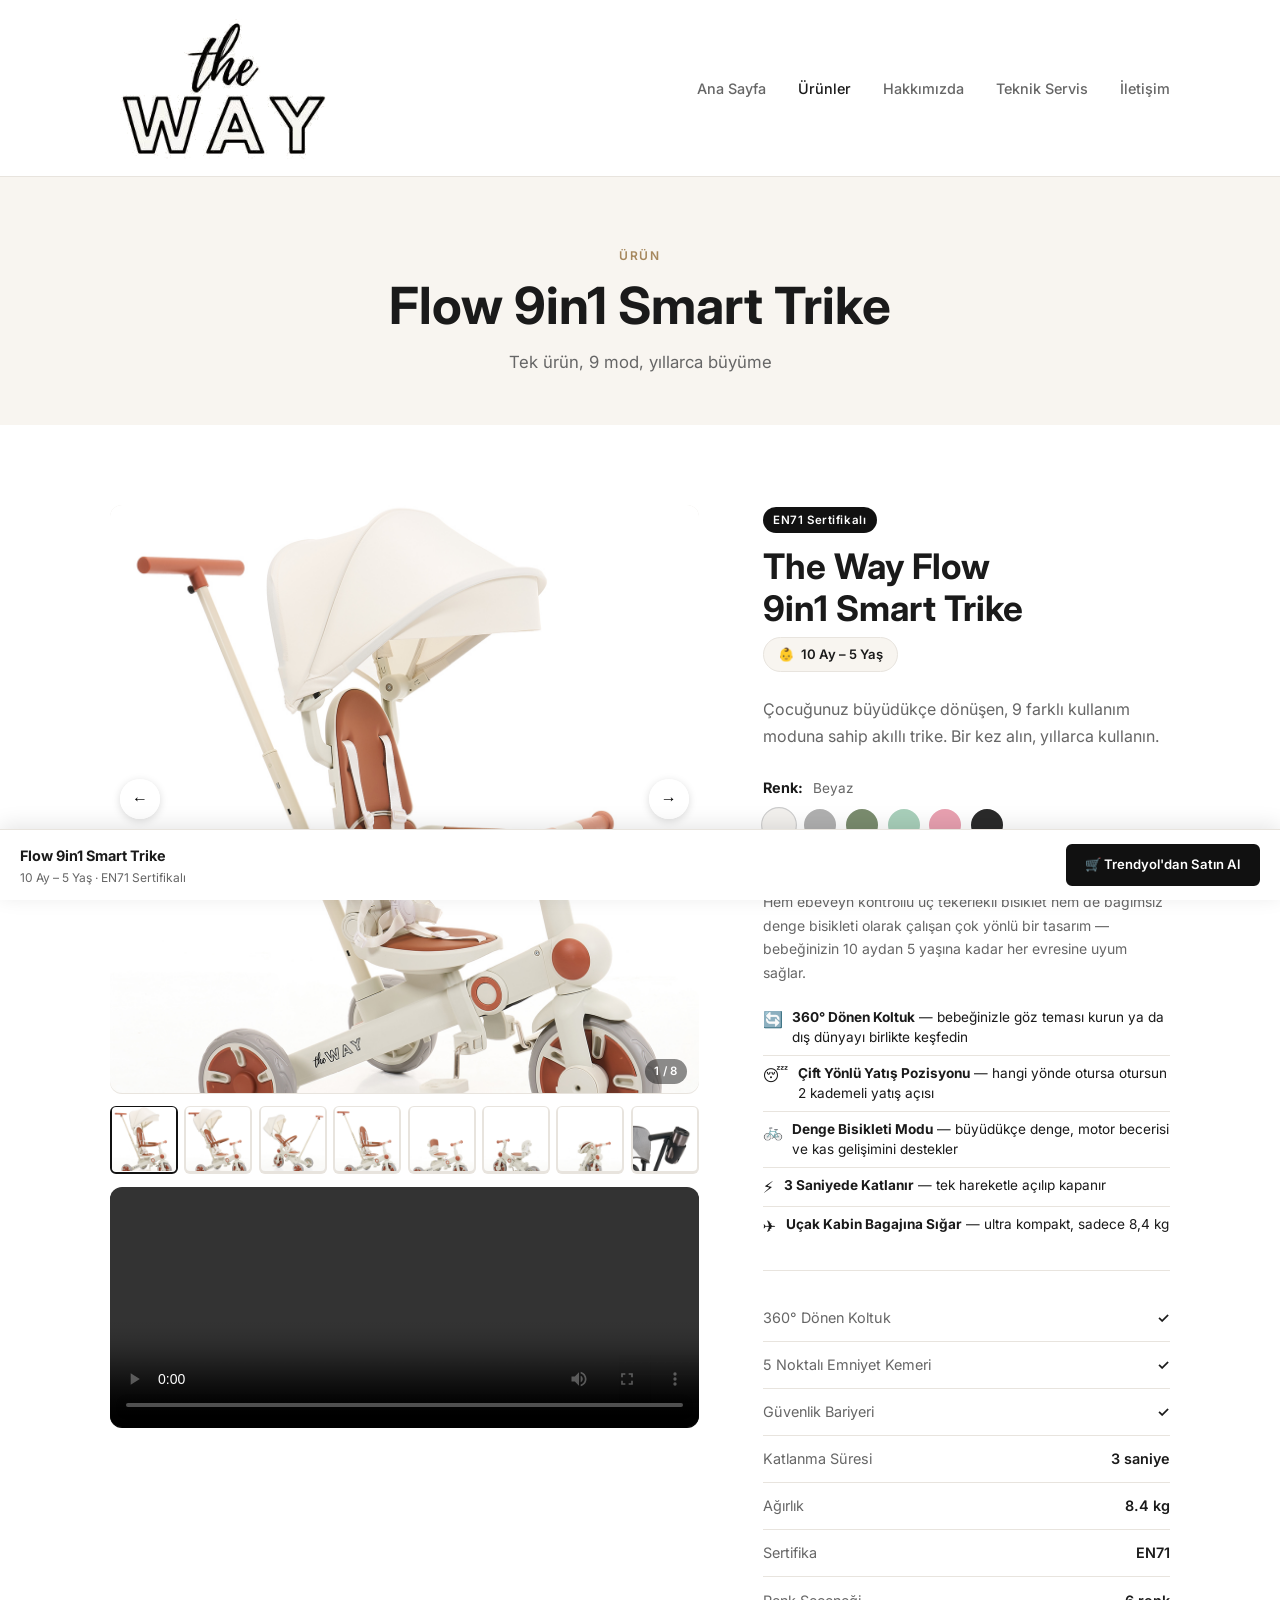
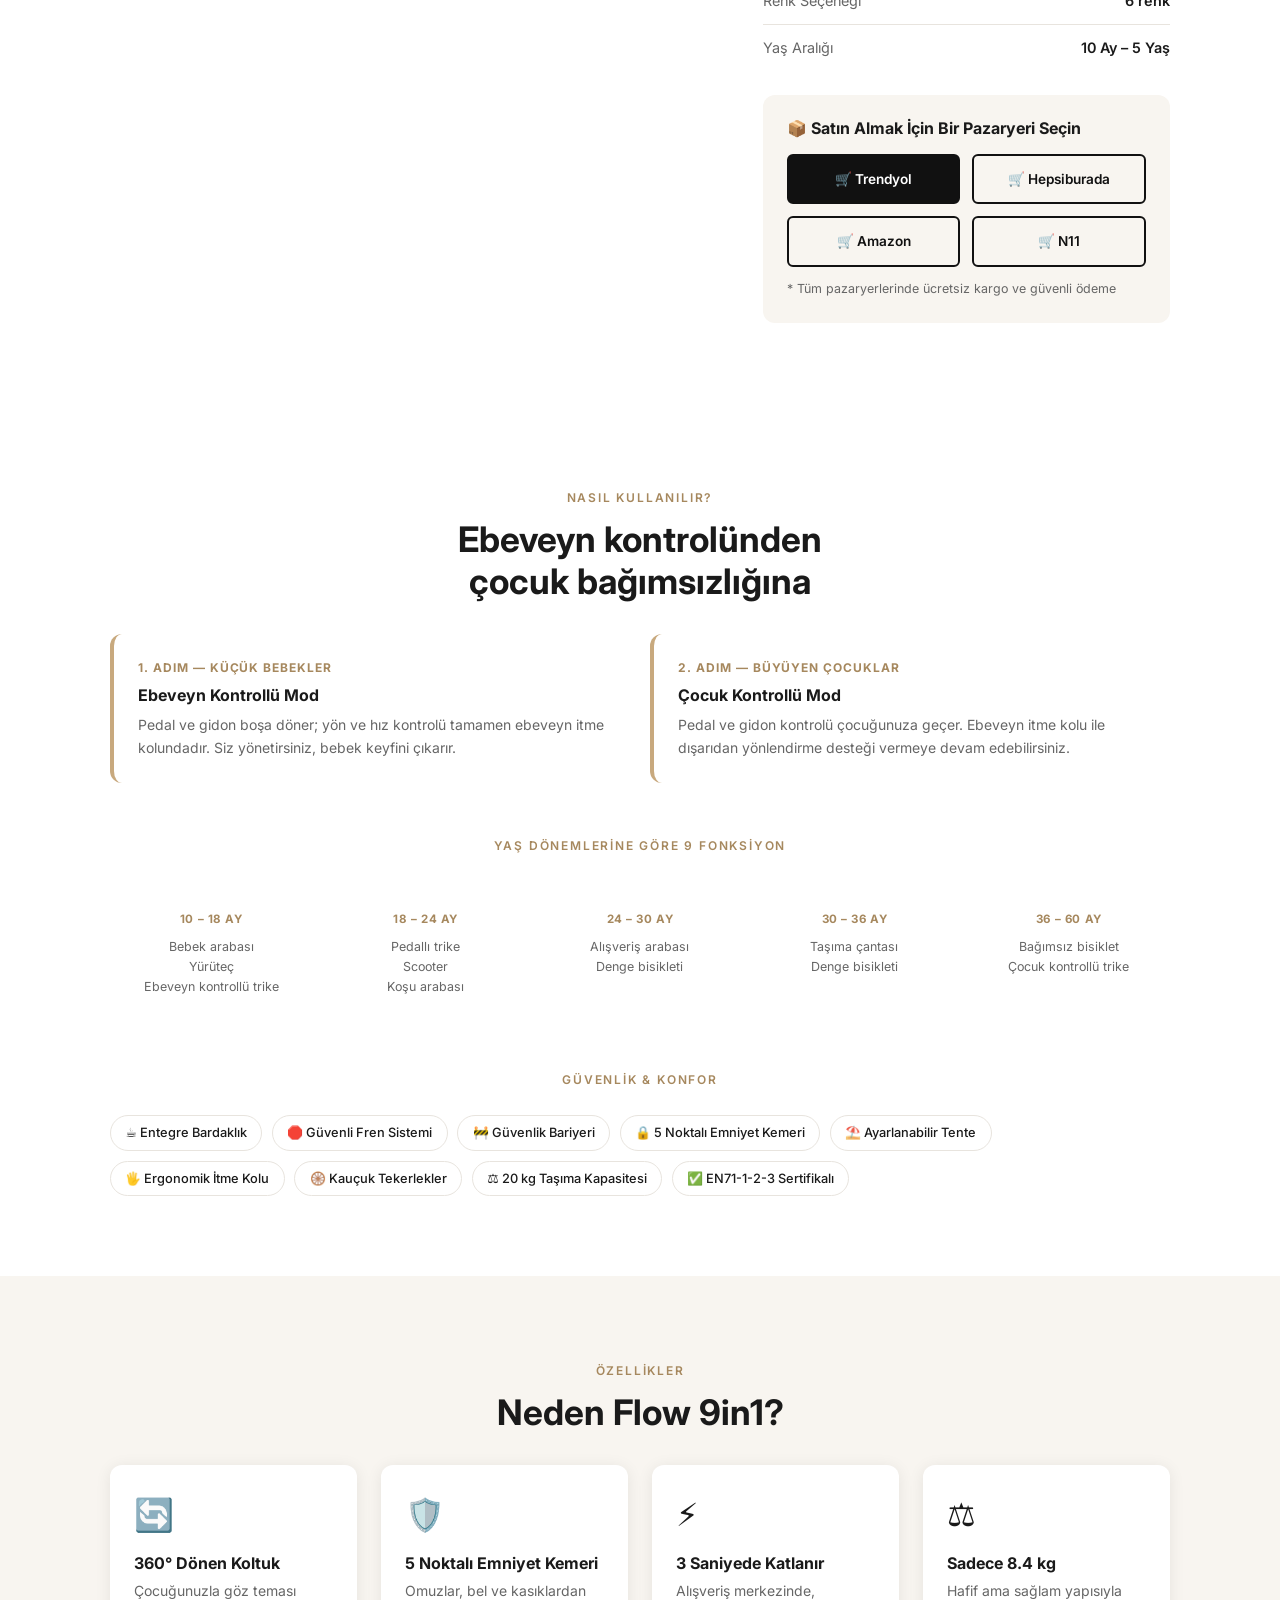
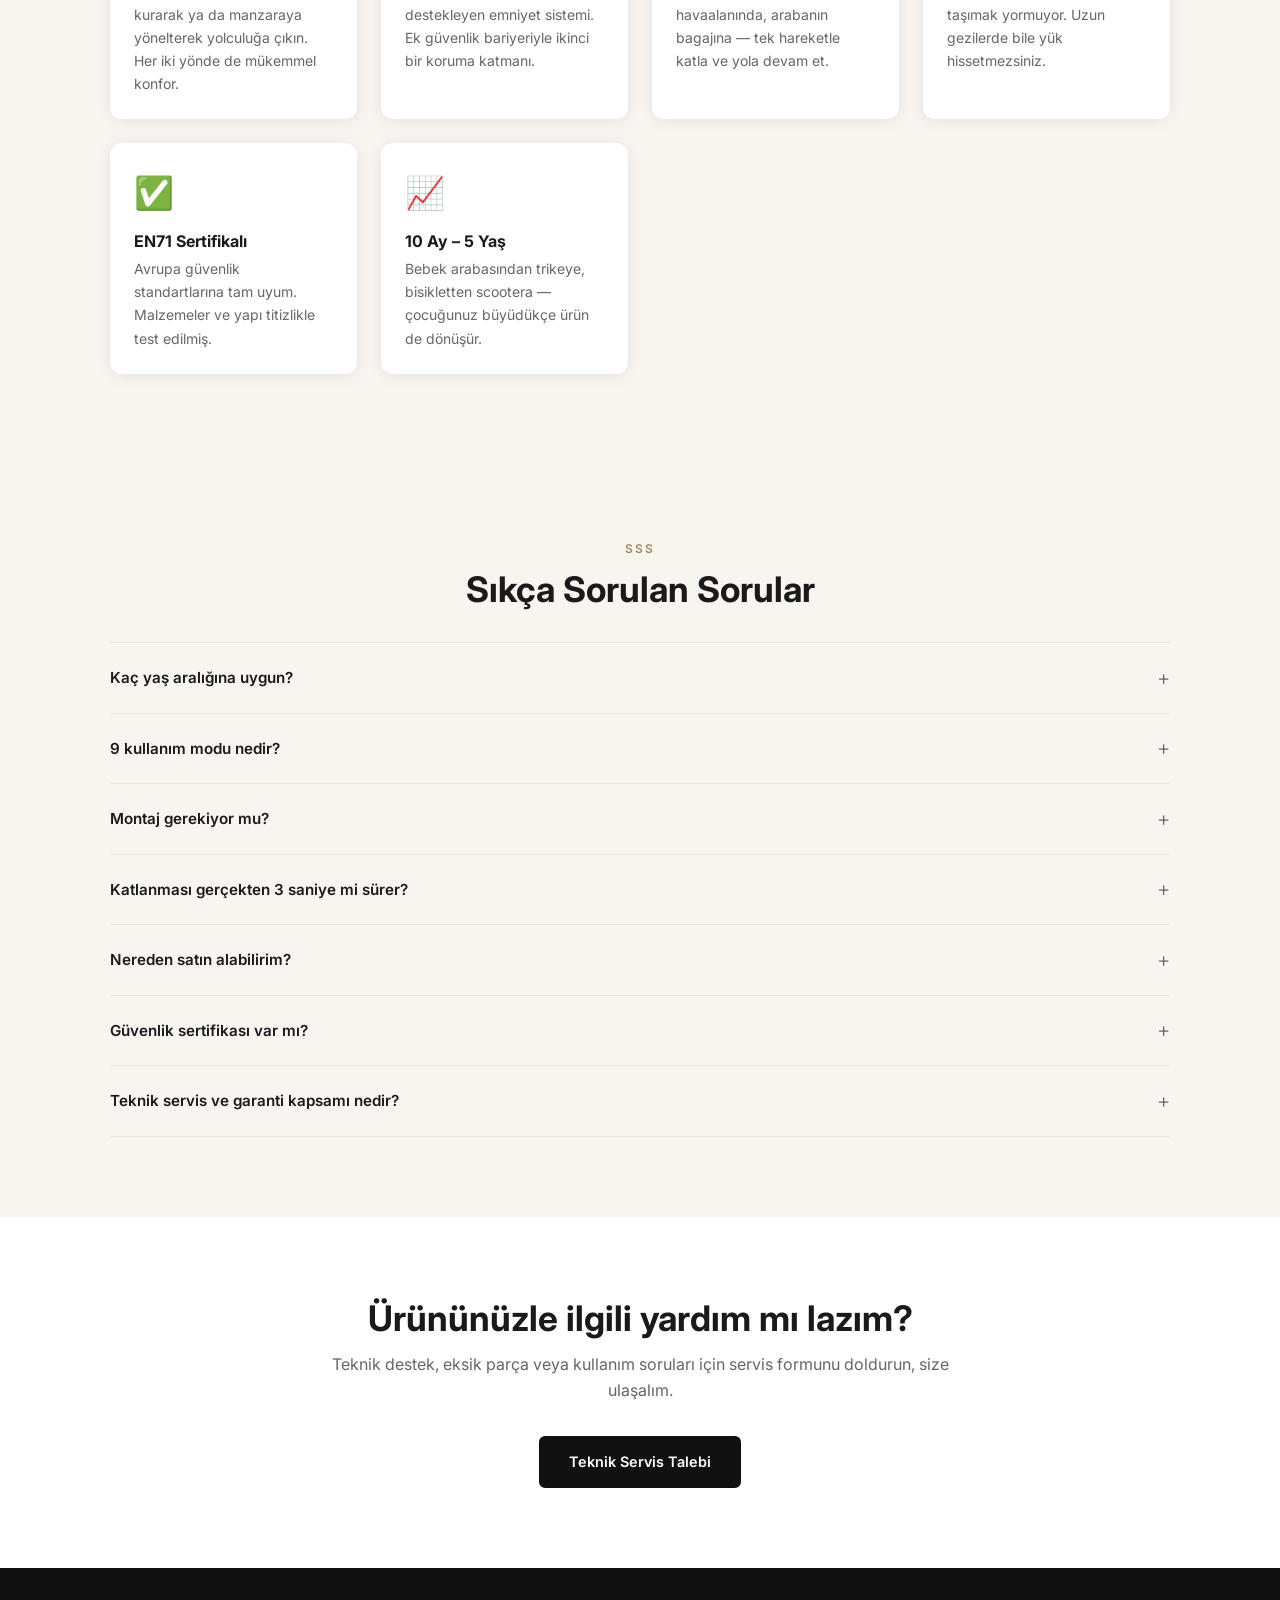
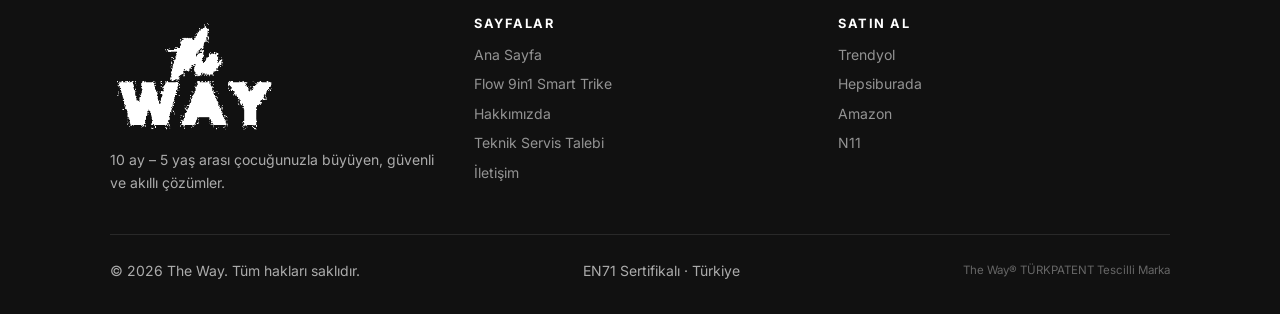
==== urun-flow-9in1.html @ cc8a59c5 "Add files via upload" ====
<!DOCTYPE html>
<html lang="tr">
<head>
  <meta charset="UTF-8" />
  <meta name="viewport" content="width=device-width, initial-scale=1.0" />
  <title>Flow 9in1 Smart Trike — The Way</title>
  <meta name="description" content="The Way Flow 9in1 Smart Trike: 9 farklı kullanım modu, 360° dönen koltuk, 3 saniyede katlanma. 10 ay – 5 yaş arası çocuğunuzla büyür. Trendyol, Hepsiburada, Amazon ve N11'de." />
  <link rel="preconnect" href="https://fonts.googleapis.com" />
  <link rel="preconnect" href="https://fonts.gstatic.com" crossorigin />
  <link href="https://fonts.googleapis.com/css2?family=Inter:wght@300;400;500;600;700;900&display=swap" rel="stylesheet" />
  <link rel="stylesheet" href="css/style.css" />

  <style>
    /* Ürün sayfasına özel stiller */
    .product-layout {
      display: grid;
      grid-template-columns: 1fr 1fr;
      gap: 4rem;
      align-items: start;
    }

    @media (max-width: 768px) {
      .product-layout { grid-template-columns: 1fr; gap: 2rem; }
    }

    .product-gallery {
      position: sticky;
      top: 5rem;
    }

    /* Eski galeri stilleri yerini yenisine bıraktı */
    .gallery-main-OLD {
      border-radius: var(--radius);
      overflow: hidden;
      aspect-ratio: 1;
      background: var(--warm-gray);
      margin-bottom: 0.75rem;
    }

    .gallery-thumbs {
      display: flex;
      gap: 0.5rem;
    }

    .gallery-thumb {
      flex: 1;
      aspect-ratio: 1;
      border-radius: var(--radius-sm);
      background: var(--warm-gray);
      border: 2px solid transparent;
      cursor: pointer;
      overflow: hidden;
      transition: border-color var(--transition);
    }

    .gallery-thumb.active { border-color: var(--black); }

    .product-info h1 {
      font-size: clamp(1.6rem, 3vw, 2.2rem);
      margin-bottom: 0.5rem;
    }

    .product-tagline {
      font-size: 1rem;
      color: var(--text-muted);
      margin-bottom: 1.5rem;
      line-height: 1.7;
    }

    .age-badge {
      display: inline-flex;
      align-items: center;
      gap: 0.4rem;
      background: var(--cream);
      border: 1.5px solid var(--warm-gray);
      border-radius: 999px;
      padding: 0.35rem 0.9rem;
      font-size: 0.82rem;
      font-weight: 600;
      margin-bottom: 1.5rem;
    }

    .divider {
      border: none;
      border-top: 1px solid var(--warm-gray);
      margin: 1.5rem 0;
    }

    .desc-highlights {
      list-style: none;
      margin-top: 0.9rem;
    }
    .desc-highlights li {
      display: flex;
      gap: 0.6rem;
      align-items: flex-start;
      font-size: 0.85rem;
      line-height: 1.5;
      padding: 0.45rem 0;
      border-bottom: 1px solid var(--warm-gray);
    }
    .desc-highlights li:last-child { border: none; }
    .desc-highlights li > span:first-child { flex-shrink: 0; font-size: 1rem; }

    .usage-steps {
      display: grid;
      grid-template-columns: 1fr 1fr;
      gap: 1.25rem;
      margin-top: 1.5rem;
    }
    @media (max-width: 640px) { .usage-steps { grid-template-columns: 1fr; } }
    .usage-step {
      background: var(--white);
      border-radius: var(--radius);
      padding: 1.5rem;
      border-left: 4px solid var(--accent);
    }
    .usage-step .step-num {
      font-size: 0.75rem;
      font-weight: 700;
      text-transform: uppercase;
      letter-spacing: 0.08em;
      color: var(--accent-dark);
      margin-bottom: 0.5rem;
    }
    .usage-step h4 { font-size: 1rem; margin-bottom: 0.5rem; }
    .usage-step p { font-size: 0.875rem; color: var(--text-muted); margin: 0; }

    .age-funcs {
      margin-top: 2rem;
      display: grid;
      grid-template-columns: repeat(5, 1fr);
      gap: 0.75rem;
      text-align: center;
    }
    @media (max-width: 768px) { .age-funcs { grid-template-columns: repeat(3, 1fr); } }
    @media (max-width: 480px) { .age-funcs { grid-template-columns: repeat(2, 1fr); } }
    .age-func {
      background: var(--white);
      border-radius: var(--radius);
      padding: 1.25rem 0.75rem;
    }
    .age-func .age-range {
      font-size: 0.72rem;
      font-weight: 700;
      text-transform: uppercase;
      letter-spacing: 0.05em;
      color: var(--accent-dark);
      margin-bottom: 0.5rem;
    }
    .age-func .func-list {
      font-size: 0.78rem;
      color: var(--text-muted);
      line-height: 1.6;
    }

    .safety-chips {
      display: flex;
      flex-wrap: wrap;
      gap: 0.6rem;
      margin-top: 1.5rem;
    }
    .safety-chip {
      background: var(--white);
      border: 1px solid var(--warm-gray);
      border-radius: 2rem;
      padding: 0.4rem 0.9rem;
      font-size: 0.8rem;
      font-weight: 500;
      display: flex;
      align-items: center;
      gap: 0.4rem;
    }

    .buy-section {
      background: var(--cream);
      border-radius: var(--radius);
      padding: 1.5rem;
      margin-top: 1.5rem;
    }

    .buy-section h3 {
      font-size: 1rem;
      margin-bottom: 1rem;
    }
/* --- Sticky satın al çubuğu --- */
    .sticky-buy-bar {
      position: fixed;
      bottom: 0; left: 0; right: 0;
      z-index: 200;
      background: var(--white);
      border-top: 1px solid var(--warm-gray);
      box-shadow: 0 -4px 20px rgba(0,0,0,0.10);
      padding: 0.75rem 1.25rem;
      display: flex;
      align-items: center;
      justify-content: space-between;
      gap: 1rem;
      transform: translateY(100%);
      transition: transform 0.3s cubic-bezier(.4,0,.2,1);
    }
    .sticky-buy-bar.visible { transform: translateY(0); }
    .sticky-buy-bar .sticky-name {
      font-weight: 700;
      font-size: 0.9rem;
      flex: 1;
      white-space: nowrap;
      overflow: hidden;
      text-overflow: ellipsis;
    }
    .sticky-buy-bar .sticky-sub {
      font-size: 0.75rem;
      color: var(--text-muted);
      display: block;
      font-weight: 400;
    }
    @media (max-width: 480px) {
      .sticky-buy-bar .sticky-name { font-size: 0.82rem; }
    }

    /* --- Timeline --- */
    .timeline {
      display: flex;
      align-items: flex-start;
      gap: 0;
      position: relative;
      overflow-x: auto;
      padding-bottom: 0.5rem;
    }
    .timeline::before {
      content: '';
      position: absolute;
      top: 28px;
      left: 32px;
      right: 32px;
      height: 2px;
      background: var(--warm-gray);
      z-index: 0;
    }
    .tl-item {
      flex: 1;
      min-width: 120px;
      display: flex;
      flex-direction: column;
      align-items: center;
      text-align: center;
      position: relative;
      z-index: 1;
      padding: 0 0.5rem;
    }
    .tl-dot {
      width: 56px;
      height: 56px;
      border-radius: 50%;
      background: var(--black);
      color: var(--white);
      display: flex;
      align-items: center;
      justify-content: center;
      font-size: 1.4rem;
      margin-bottom: 0.75rem;
      flex-shrink: 0;
      border: 3px solid var(--white);
      box-shadow: 0 0 0 2px var(--black);
    }
    .tl-age {
      font-weight: 800;
      font-size: 0.85rem;
      margin-bottom: 0.3rem;
    }
    .tl-modes {
      font-size: 0.75rem;
      color: var(--text-muted);
      line-height: 1.5;
    }

    /* --- Karşılaştırma tablosu --- */
    .compare-table {
      width: 100%;
      border-collapse: collapse;
      font-size: 0.9rem;
    }
    .compare-table th {
      padding: 0.85rem 1rem;
      text-align: left;
      font-size: 0.75rem;
      text-transform: uppercase;
      letter-spacing: 0.1em;
      background: var(--warm-gray);
    }
    .compare-table th:last-child {
      background: var(--black);
      color: var(--white);
      text-align: center;
      border-radius: 0 8px 0 0;
    }
    .compare-table th:first-child { border-radius: 8px 0 0 0; }
    .compare-table td {
      padding: 0.85rem 1rem;
      border-bottom: 1px solid var(--warm-gray);
      vertical-align: middle;
    }
    .compare-table td:last-child {
      text-align: center;
      font-weight: 700;
      background: rgba(0,0,0,0.03);
    }
    .compare-table .check { color: #27ae60; font-size: 1.1rem; }
    .compare-table .cross { color: #e74c3c; font-size: 1.1rem; }
    .compare-table tr.total-row td {
      background: var(--black);
      color: var(--white);
      font-weight: 700;
      border: none;
    }
    .compare-table tr.total-row td:last-child { background: var(--black); }

    /* --- SSS accordion --- */
    .faq-list { list-style: none; }
    .faq-item {
      border-bottom: 1px solid var(--warm-gray);
    }
    .faq-item:first-child { border-top: 1px solid var(--warm-gray); }
    .faq-item summary {
      padding: 1.1rem 0;
      font-weight: 600;
      font-size: 0.95rem;
      cursor: pointer;
      display: flex;
      justify-content: space-between;
      align-items: center;
      list-style: none;
      gap: 1rem;
    }
    .faq-item summary::-webkit-details-marker { display: none; }
    .faq-item summary::after {
      content: '+';
      font-size: 1.3rem;
      font-weight: 300;
      flex-shrink: 0;
      transition: transform 0.2s;
      color: var(--text-muted);
    }
    .faq-item[open] summary::after { transform: rotate(45deg); }
    .faq-item .faq-body {
      padding: 0 0 1.1rem;
      font-size: 0.875rem;
      color: var(--text-muted);
      line-height: 1.75;
    }

/* --- Galeri --- */
      .gallery-wrap {
        position: relative;
        border-radius: var(--radius);
        overflow: hidden;
        aspect-ratio: 1;
        background: var(--warm-gray);
        margin-bottom: 0.75rem;
        user-select: none;
      }

      .gallery-slides {
        display: flex;
        width: 100%;
        height: 100%;
        transition: transform 0.35s cubic-bezier(.4,0,.2,1);
      }

      .gallery-slide {
        min-width: 100%;
        height: 100%;
        flex-shrink: 0;
      }

      .gallery-slide img {
        width: 100%;
        height: 100%;
        object-fit: cover;
        display: block;
      }

      .gallery-arrow {
        position: absolute;
        top: 50%;
        transform: translateY(-50%);
        background: rgba(255,255,255,0.92);
        border: none;
        width: 40px;
        height: 40px;
        border-radius: 50%;
        cursor: pointer;
        display: flex;
        align-items: center;
        justify-content: center;
        font-size: 1rem;
        box-shadow: 0 2px 8px rgba(0,0,0,0.15);
        transition: background 0.2s, transform 0.2s;
        z-index: 2;
      }
      .gallery-arrow:hover { background: var(--white); transform: translateY(-50%) scale(1.08); }
      .gallery-arrow.prev { left: 10px; }
      .gallery-arrow.next { right: 10px; }

      .gallery-counter {
        position: absolute;
        bottom: 10px;
        right: 12px;
        background: rgba(0,0,0,0.45);
        color: #fff;
        font-size: 0.72rem;
        font-weight: 600;
        padding: 0.2rem 0.55rem;
        border-radius: 999px;
        letter-spacing: 0.04em;
        pointer-events: none;
      }

      .gallery-thumbs {
        display: flex;
        gap: 0.4rem;
        overflow-x: auto;
        scrollbar-width: none;
        padding-bottom: 2px;
      }
      .gallery-thumbs::-webkit-scrollbar { display: none; }

      .gallery-thumb {
        flex-shrink: 0;
        width: 68px;
        height: 68px;
        border-radius: var(--radius-sm);
        background: var(--warm-gray);
        border: 2px solid transparent;
        cursor: pointer;
        overflow: hidden;
        transition: border-color 0.18s;
      }
      .gallery-thumb.active { border-color: var(--black); }
      .gallery-thumb img { width: 100%; height: 100%; object-fit: cover; display: block; }
  </style>

  <!-- Schema.org: Product -->
  <script type="application/ld+json">
  {
    "@context": "https://schema.org",
    "@type": "Product",
    "name": "The Way Flow 9in1 Smart Trike",
    "description": "9 farklı kullanım modu, 360° dönen koltuk, 5 noktalı emniyet kemeri ve 3 saniyede katlanma özelliğiyle 10 ay – 5 yaş arası çocuğunuza uyum sağlayan akıllı bebek trikeı.",
    "brand": { "@type": "Brand", "name": "The Way" },
    "offers": {
      "@type": "AggregateOffer",
      "availability": "https://schema.org/InStock",
      "priceCurrency": "TRY",
      "offerCount": "4"
    },
    "additionalProperty": [
      { "@type": "PropertyValue", "name": "Ağırlık", "value": "8.4 kg" },
      { "@type": "PropertyValue", "name": "Sertifika", "value": "EN71" },
      { "@type": "PropertyValue", "name": "Yaş Aralığı", "value": "10 ay – 5 yaş" }
    ]
  }
  </script>
</head>
<body>

  <div id="site-header"></div>

  <!-- Sticky Satın Al Çubuğu -->
  <div class="sticky-buy-bar" id="sticky-buy-bar">
    <div>
      <span class="sticky-name">Flow 9in1 Smart Trike</span>
      <span class="sticky-sub">10 Ay – 5 Yaş · EN71 Sertifikalı</span>
    </div>
    <a href="https://www.trendyol.com/magaza/theway-m-818336?channelId=1&subPathStrategy=no-subpath"
       target="_blank" rel="noopener"
       class="btn btn--primary btn--sm" style="white-space:nowrap">
      🛒 Trendyol'dan Satın Al
    </a>
  </div>

  <!-- Sayfa başlığı -->
  <div class="page-hero">
    <div class="container">
      <span class="section-label">Ürün</span>
      <h1 style="margin-top:0.5rem">Flow 9in1 Smart Trike</h1>
      <p>Tek ürün, 9 mod, yıllarca büyüme</p>
    </div>
  </div>

  <!-- Ana ürün bölümü -->
  <section class="section">
    <div class="container">
      <div class="product-layout">

        <!-- Galeri -->
        <div class="product-gallery">
          <!-- Ana slayt alanı -->
          <div class="gallery-wrap" id="gallery-wrap">
            <div class="gallery-slides" id="gallery-slides"></div>
            <button class="gallery-arrow prev" id="gallery-prev" aria-label="Önceki görsel">&#8592;</button>
            <button class="gallery-arrow next" id="gallery-next" aria-label="Sonraki görsel">&#8594;</button>
            <div class="gallery-counter" id="gallery-counter">1 / 8</div>
          </div>

          <!-- Thumbnail şeridi -->
          <div class="gallery-thumbs" id="gallery-thumbs"></div>

          <!-- Video -->
          <div style="margin-top:0.75rem; border-radius:var(--radius); overflow:hidden; background:#000;">
            <video controls preload="metadata" style="width:100%; display:block; max-height:240px; object-fit:cover;">
              <source src="images/video.mp4" type="video/mp4" />
              Tarayıcınız video oynatmayı desteklemiyor.
            </video>
          </div>
        </div>

        <!-- Bilgiler -->
        <div class="product-info">
          <span class="badge badge--black">EN71 Sertifikalı</span>

          <h1 style="margin-top:0.75rem">The Way Flow<br/>9in1 Smart Trike</h1>

          <div class="age-badge">
            <span>👶</span> 10 Ay – 5 Yaş
          </div>

          <p class="product-tagline">
            Çocuğunuz büyüdükçe dönüşen, 9 farklı kullanım moduna sahip akıllı trike.
            Bir kez alın, yıllarca kullanın.
          </p>

          <!-- Renk Seçici -->
          <div>
            <strong style="font-size:0.9rem">Renk:</strong>
            <span id="color-name" style="font-size:0.85rem; color:var(--text-muted); margin-left:0.4rem">Beyaz</span>
            <div class="color-swatches mt-1">
              <button class="color-swatch active" style="background:#F2F0ED; border:1.5px solid #ccc;" title="Beyaz" data-color="Beyaz" data-folder="beyaz" aria-label="Beyaz"></button>
              <button class="color-swatch" style="background:#B0B0B0;" title="Gri" data-color="Gri" data-folder="gri" aria-label="Gri"></button>
              <button class="color-swatch" style="background:#7A8C6E;" title="Haki" data-color="Haki" data-folder="haki" aria-label="Haki"></button>
              <button class="color-swatch" style="background:#A8CFBA;" title="Mint" data-color="Mint" data-folder="mint" aria-label="Mint"></button>
              <button class="color-swatch" style="background:#E8A0B0;" title="Pembe" data-color="Pembe" data-folder="pembe" aria-label="Pembe"></button>
              <button class="color-swatch" style="background:#2A2A2A;" title="Siyah" data-color="Siyah" data-folder="siyah" aria-label="Siyah"></button>
            </div>
          </div>

          <hr class="divider" />

          <!-- Ürün Açıklaması -->
          <div>
            <p style="font-size:0.875rem; line-height:1.7; color:var(--text-muted)">
              Hem ebeveyn kontrollü üç tekerlekli bisiklet hem de bağımsız denge bisikleti
              olarak çalışan çok yönlü bir tasarım — bebeğinizin 10 aydan 5 yaşına kadar
              her evresine uyum sağlar.
            </p>
            <ul class="desc-highlights">
              <li>
                <span>🔄</span>
                <span><strong>360° Dönen Koltuk</strong> — bebeğinizle göz teması kurun ya da dış dünyayı birlikte keşfedin</span>
              </li>
              <li>
                <span>😴</span>
                <span><strong>Çift Yönlü Yatış Pozisyonu</strong> — hangi yönde otursa otursun 2 kademeli yatış açısı</span>
              </li>
              <li>
                <span>🚲</span>
                <span><strong>Denge Bisikleti Modu</strong> — büyüdükçe denge, motor becerisi ve kas gelişimini destekler</span>
              </li>
              <li>
                <span>⚡</span>
                <span><strong>3 Saniyede Katlanır</strong> — tek hareketle açılıp kapanır</span>
              </li>
              <li>
                <span>✈️</span>
                <span><strong>Uçak Kabin Bagajına Sığar</strong> — ultra kompakt, sadece 8,4 kg</span>
              </li>
            </ul>
          </div>

          <hr class="divider" />

          <!-- Özellikler özeti -->
          <ul class="specs-list">
            <li><span class="spec-label">360° Dönen Koltuk</span><span class="spec-value">✓</span></li>
            <li><span class="spec-label">5 Noktalı Emniyet Kemeri</span><span class="spec-value">✓</span></li>
            <li><span class="spec-label">Güvenlik Bariyeri</span><span class="spec-value">✓</span></li>
            <li><span class="spec-label">Katlanma Süresi</span><span class="spec-value">3 saniye</span></li>
            <li><span class="spec-label">Ağırlık</span><span class="spec-value">8.4 kg</span></li>
            <li><span class="spec-label">Sertifika</span><span class="spec-value">EN71</span></li>
            <li><span class="spec-label">Renk Seçeneği</span><span class="spec-value">6 renk</span></li>
            <li><span class="spec-label">Yaş Aralığı</span><span class="spec-value">10 Ay – 5 Yaş</span></li>
          </ul>

          <!-- Satın Al -->
          <div class="buy-section">
            <h3>📦 Satın Almak İçin Bir Pazaryeri Seçin</h3>
            <div class="marketplace-btns">
              <a href="https://www.trendyol.com/magaza/theway-m-818336?channelId=1&subPathStrategy=no-subpath" target="_blank" rel="noopener" class="btn btn--primary">
                🛒 Trendyol
              </a>
              <a href="https://www.hepsiburada.com/magaza/theway" target="_blank" rel="noopener" class="btn btn--outline">
                🛒 Hepsiburada
              </a>
              <a href="#" target="_blank" rel="noopener" class="btn btn--outline">
                🛒 Amazon
              </a>
              <a href="https://www.n11.com/magaza/the-way" target="_blank" rel="noopener" class="btn btn--outline">
                🛒 N11
              </a>
            </div>
            <p class="form-note" style="margin-top:0.75rem">
              * Tüm pazaryerlerinde ücretsiz kargo ve güvenli ödeme
            </p>
          </div>
        </div>
      </div>
    </div>
  </section>

  <!-- Kullanım Adımları & Yaş Dönemleri & Güvenlik -->
  <section class="section">
    <div class="container">
      <div class="text-center mb-4">
        <span class="section-label">Nasıl Kullanılır?</span>
        <h2 style="margin-top:0.5rem">Ebeveyn kontrolünden<br/>çocuk bağımsızlığına</h2>
      </div>

      <div class="usage-steps">
        <div class="usage-step">
          <div class="step-num">1. Adım — Küçük Bebekler</div>
          <h4>Ebeveyn Kontrollü Mod</h4>
          <p>Pedal ve gidon boşa döner; yön ve hız kontrolü tamamen ebeveyn itme kolundadır. Siz yönetirsiniz, bebek keyfini çıkarır.</p>
        </div>
        <div class="usage-step">
          <div class="step-num">2. Adım — Büyüyen Çocuklar</div>
          <h4>Çocuk Kontrollü Mod</h4>
          <p>Pedal ve gidon kontrolü çocuğunuza geçer. Ebeveyn itme kolu ile dışarıdan yönlendirme desteği vermeye devam edebilirsiniz.</p>
        </div>
      </div>

      <div class="text-center" style="margin-top:3rem; margin-bottom:1rem">
        <span class="section-label">Yaş Dönemlerine Göre 9 Fonksiyon</span>
      </div>

      <div class="age-funcs">
        <div class="age-func">
          <div class="age-range">10 – 18 Ay</div>
          <div class="func-list">Bebek arabası<br/>Yürüteç<br/>Ebeveyn kontrollü trike</div>
        </div>
        <div class="age-func">
          <div class="age-range">18 – 24 Ay</div>
          <div class="func-list">Pedallı trike<br/>Scooter<br/>Koşu arabası</div>
        </div>
        <div class="age-func">
          <div class="age-range">24 – 30 Ay</div>
          <div class="func-list">Alışveriş arabası<br/>Denge bisikleti</div>
        </div>
        <div class="age-func">
          <div class="age-range">30 – 36 Ay</div>
          <div class="func-list">Taşıma çantası<br/>Denge bisikleti</div>
        </div>
        <div class="age-func">
          <div class="age-range">36 – 60 Ay</div>
          <div class="func-list">Bağımsız bisiklet<br/>Çocuk kontrollü trike</div>
        </div>
      </div>

      <div class="text-center" style="margin-top:3rem; margin-bottom:0.5rem">
        <span class="section-label">Güvenlik & Konfor</span>
      </div>
      <div class="safety-chips">
        <span class="safety-chip">☕ Entegre Bardaklık</span>
        <span class="safety-chip">🛑 Güvenli Fren Sistemi</span>
        <span class="safety-chip">🚧 Güvenlik Bariyeri</span>
        <span class="safety-chip">🔒 5 Noktalı Emniyet Kemeri</span>
        <span class="safety-chip">⛱️ Ayarlanabilir Tente</span>
        <span class="safety-chip">🖐️ Ergonomik İtme Kolu</span>
        <span class="safety-chip">🛞 Kauçuk Tekerlekler</span>
        <span class="safety-chip">⚖️ 20 kg Taşıma Kapasitesi</span>
        <span class="safety-chip">✅ EN71-1-2-3 Sertifikalı</span>
      </div>
    </div>
  </section>

  <!-- Detaylı özellikler -->
  <section class="section section--cream">
    <div class="container">
      <div class="text-center mb-4">
        <span class="section-label">Özellikler</span>
        <h2 style="margin-top:0.5rem">Neden Flow 9in1?</h2>
      </div>
      <div class="features-grid">
        <div class="feature-item">
          <span class="feature-icon">🔄</span>
          <h3>360° Dönen Koltuk</h3>
          <p>Çocuğunuzla göz teması kurarak ya da manzaraya yönelterek yolculuğa çıkın. Her iki yönde de mükemmel konfor.</p>
        </div>
        <div class="feature-item">
          <span class="feature-icon">🛡️</span>
          <h3>5 Noktalı Emniyet Kemeri</h3>
          <p>Omuzlar, bel ve kasıklardan destekleyen emniyet sistemi. Ek güvenlik bariyeriyle ikinci bir koruma katmanı.</p>
        </div>
        <div class="feature-item">
          <span class="feature-icon">⚡</span>
          <h3>3 Saniyede Katlanır</h3>
          <p>Alışveriş merkezinde, havaalanında, arabanın bagajına — tek hareketle katla ve yola devam et.</p>
        </div>
        <div class="feature-item">
          <span class="feature-icon">⚖️</span>
          <h3>Sadece 8.4 kg</h3>
          <p>Hafif ama sağlam yapısıyla taşımak yormuyor. Uzun gezilerde bile yük hissetmezsiniz.</p>
        </div>
        <div class="feature-item">
          <span class="feature-icon">✅</span>
          <h3>EN71 Sertifikalı</h3>
          <p>Avrupa güvenlik standartlarına tam uyum. Malzemeler ve yapı titizlikle test edilmiş.</p>
        </div>
        <div class="feature-item">
          <span class="feature-icon">📈</span>
          <h3>10 Ay – 5 Yaş</h3>
          <p>Bebek arabasından trikeye, bisikletten scootera — çocuğunuz büyüdükçe ürün de dönüşür.</p>
        </div>
      </div>
    </div>
  </section>

  <!-- Servis çağrısı -->
  <!-- SSS -->
  <section class="section section--cream">
    <div class="container">
      <div class="text-center mb-4">
        <span class="section-label">SSS</span>
        <h2 style="margin-top:0.5rem">Sıkça Sorulan Sorular</h2>
      </div>
      <ul class="faq-list">

        <details class="faq-item">
          <summary>Kaç yaş aralığına uygun?</summary>
          <div class="faq-body">
            Flow 9in1 Smart Trike, <strong>10 ay – 5 yaş</strong> (yaklaşık 20 kg'a kadar) arasındaki çocuklar için tasarlanmıştır.
            Her yaş döneminde farklı modlarla çocuğunuzun büyüme hızına uyum sağlar.
          </div>
        </details>

        <details class="faq-item">
          <summary>9 kullanım modu nedir?</summary>
          <div class="faq-body">
            Ürün bebeğinizin yaşına göre şu modlarda kullanılabilir: bebek arabası, yürüteç, ebeveyn kontrollü trike,
            pedallı trike, scooter ve denge bisikleti.
            Ayrıntılı kullanım adımları yukarıdaki "Nasıl Kullanılır?" bölümünde açıklanmıştır.
          </div>
        </details>

        <details class="faq-item">
          <summary>Montaj gerekiyor mu?</summary>
          <div class="faq-body">
            Kutunun içinden bisiklet ana gövdesi, sırtlık, tente ve itme kolu çıkar.
            Bu dört parçayı birleştirdiğinizde ürün kullanıma hazır hâle gelir.
            Kurulum süresi yaklaşık <strong>3 dakika</strong>dır — ekstra alet gerekmez.
          </div>
        </details>

        <details class="faq-item">
          <summary>Katlanması gerçekten 3 saniye mi sürer?</summary>
          <div class="faq-body">
            Evet. Katlama mekanizması tek hareketle çalışır; kilitleme sesini duyduktan sonra ürün hazır hâle gelir.
            Açma ve kapama toplamda ortalama <strong>3 saniye</strong> sürer. Alışveriş merkezinde, otoparkta ve
            havalimanında büyük kolaylık sağlar.
          </div>
        </details>

        <details class="faq-item">
          <summary>Nereden satın alabilirim?</summary>
          <div class="faq-body">
            The Way Flow 9in1 Smart Trike; <strong>Trendyol, Hepsiburada, Amazon</strong> ve
            <strong>N11</strong> mağazalarımızdan satın alınabilir. Yukarıdaki "Satın Al" butonlarından
            tercih ettiğiniz pazaryerine yönlendirilirsiniz. Tüm satışlarda ücretsiz kargo geçerlidir.
          </div>
        </details>

        <details class="faq-item">
          <summary>Güvenlik sertifikası var mı?</summary>
          <div class="faq-body">
            Evet. Ürün <strong>EN71-1-2-3 Avrupa Güvenlik Sertifikası</strong>'na sahiptir. Malzemeler ve yapı,
            uluslararası standartlara göre test edilmiştir. Ayrıca 5 noktalı emniyet kemeri ve güvenlik bariyeri
            ek koruma sağlar.
          </div>
        </details>

        <details class="faq-item">
          <summary>Teknik servis ve garanti kapsamı nedir?</summary>
          <div class="faq-body">
            Ürün <strong>2 yıl garanti</strong> kapsamındadır. Pazaryerinden satın aldığınız ürünler için
            teknik destek, eksik parça veya arıza taleplerini
            <a href="servis.html" style="font-weight:600">Teknik Servis Talebi</a> formumuzdan iletebilirsiniz.
            Ekibimiz <strong>1 iş günü</strong> içinde size geri döner. Gerekirse ücretsiz parça gönderimi yapılır.
          </div>
        </details>

      </ul>
    </div>
  </section>

  <!-- Teknik Servis CTA -->
  <section class="section">
    <div class="container text-center">
      <h2>Ürününüzle ilgili yardım mı lazım?</h2>
      <p style="margin: 0.75rem auto 2rem; color: var(--text-muted);">
        Teknik destek, eksik parça veya kullanım soruları için servis formunu doldurun, size ulaşalım.
      </p>
      <a href="servis.html" class="btn btn--primary">Teknik Servis Talebi</a>
    </div>
  </section>

  <div id="site-footer"></div>

  <script src="js/main.js"></script>
  <script>
    // =============================================
    // Galeri sistemi
    // =============================================
    const COLOR_COUNTS = { beyaz: 8, gri: 8, haki: 8, mint: 8, pembe: 8, siyah: 8 };
    let currentFolder = 'beyaz';
    let currentIndex  = 0;
    let totalImages   = 8;
    let touchStartX   = 0;

    function buildGallery(folder) {
      currentFolder = folder;
      currentIndex  = 0;
      totalImages   = COLOR_COUNTS[folder] || 8;

      const slidesEl = document.getElementById('gallery-slides');
      const thumbsEl = document.getElementById('gallery-thumbs');
      slidesEl.innerHTML = '';
      thumbsEl.innerHTML = '';

      for (let i = 1; i <= totalImages; i++) {
        const src = `images/${folder}/${i}.jpg`;

        // Slayt
        const slide = document.createElement('div');
        slide.className = 'gallery-slide';
        const img = document.createElement('img');
        img.src = src;
        img.alt = `The Way Flow 9in1 Smart Trike — ${folder} — Görsel ${i}`;
        img.loading = i === 1 ? 'eager' : 'lazy';
        slide.appendChild(img);
        slidesEl.appendChild(slide);

        // Thumbnail
        const thumb = document.createElement('div');
        thumb.className = 'gallery-thumb' + (i === 1 ? ' active' : '');
        thumb.dataset.index = i - 1;
        const tImg = document.createElement('img');
        tImg.src = src;
        tImg.alt = `Görsel ${i}`;
        tImg.loading = 'lazy';
        thumb.appendChild(tImg);
        thumb.addEventListener('click', () => goTo(i - 1));
        thumbsEl.appendChild(thumb);
      }

      goTo(0, false);
    }

    function goTo(index, animate = true) {
      if (index < 0) index = totalImages - 1;
      if (index >= totalImages) index = 0;
      currentIndex = index;

      const slidesEl = document.getElementById('gallery-slides');
      if (!animate) slidesEl.style.transition = 'none';
      slidesEl.style.transform = `translateX(-${index * 100}%)`;
      if (!animate) requestAnimationFrame(() => { slidesEl.style.transition = ''; });

      document.getElementById('gallery-counter').textContent = `${index + 1} / ${totalImages}`;

      document.querySelectorAll('.gallery-thumb').forEach((t, i) => {
        t.classList.toggle('active', i === index);
      });

      const activeThumb = document.querySelectorAll('.gallery-thumb')[index];
      if (activeThumb) activeThumb.scrollIntoView({ behavior: 'smooth', block: 'nearest', inline: 'center' });
    }

    document.getElementById('gallery-prev').addEventListener('click', () => goTo(currentIndex - 1));
    document.getElementById('gallery-next').addEventListener('click', () => goTo(currentIndex + 1));

    document.addEventListener('keydown', e => {
      if (e.key === 'ArrowLeft')  goTo(currentIndex - 1);
      if (e.key === 'ArrowRight') goTo(currentIndex + 1);
    });

    const wrap = document.getElementById('gallery-wrap');
    wrap.addEventListener('touchstart', e => { touchStartX = e.touches[0].clientX; }, { passive: true });
    wrap.addEventListener('touchend', e => {
      const diff = touchStartX - e.changedTouches[0].clientX;
      if (Math.abs(diff) > 40) goTo(diff > 0 ? currentIndex + 1 : currentIndex - 1);
    });

    // Renk seçici
    document.querySelectorAll('.color-swatch').forEach(btn => {
      btn.addEventListener('click', () => {
        document.querySelectorAll('.color-swatch').forEach(b => b.classList.remove('active'));
        btn.classList.add('active');
        document.getElementById('color-name').textContent = btn.dataset.color;
        buildGallery(btn.dataset.folder);
      });
    });

    buildGallery('beyaz');

    // Sticky satın al çubuğu
    const stickyBar = document.getElementById('sticky-buy-bar');
    const buySection = document.querySelector('.buy-section');
    if (stickyBar && buySection) {
      const observer = new IntersectionObserver(
        ([entry]) => { stickyBar.classList.toggle('visible', !entry.isIntersecting); },
        { threshold: 0 }
      );
      observer.observe(buySection);
    }
  </script>
</body>
</html>
---- css/style.css ----
/* =========================================
   The Way — Ortak Stiller
   Mobil öncelikli, sade, sıcak tasarım
   ========================================= */

/* --- Reset & Temel --- */
*, *::before, *::after {
  box-sizing: border-box;
  margin: 0;
  padding: 0;
}

:root {
  --black: #111111;
  --white: #ffffff;
  --cream: #f8f5f0;
  --warm-gray: #e8e4de;
  --mid-gray: #888888;
  --accent: #c8a97e;        /* sıcak altın/bej — bebek/aile tonu */
  --accent-dark: #a6885e;
  --text: #1a1a1a;
  --text-muted: #666666;
  --radius: 12px;
  --radius-sm: 6px;
  --shadow: 0 2px 16px rgba(0,0,0,0.08);
  --shadow-md: 0 4px 32px rgba(0,0,0,0.12);
  --transition: 0.2s ease;
  --max-width: 1100px;
}

html {
  font-size: 16px;
  scroll-behavior: smooth;
}

body {
  font-family: 'Inter', 'Segoe UI', system-ui, sans-serif;
  color: var(--text);
  background: var(--white);
  line-height: 1.65;
  -webkit-font-smoothing: antialiased;
}

img {
  max-width: 100%;
  display: block;
}

a {
  color: inherit;
  text-decoration: none;
}

/* --- Tipografi --- */
h1, h2, h3, h4 {
  line-height: 1.2;
  font-weight: 700;
}

h1 { font-size: clamp(2rem, 5vw, 3.2rem); }
h2 { font-size: clamp(1.5rem, 3.5vw, 2.2rem); }
h3 { font-size: clamp(1.1rem, 2.5vw, 1.4rem); }

p { max-width: 65ch; }

.section-label {
  text-transform: uppercase;
  letter-spacing: 0.15em;
  font-size: 0.75rem;
  font-weight: 600;
  color: var(--accent-dark);
}

/* --- Layout --- */
.container {
  width: 100%;
  max-width: var(--max-width);
  margin: 0 auto;
  padding: 0 1.25rem;
}

.section {
  padding: 5rem 0;
}

.section--cream {
  background: var(--cream);
}

.section--black {
  background: var(--black);
  color: var(--white);
}

/* --- Logo --- */
.logo {
  display: inline-flex;
  align-items: center;
}

.logo-img {
  height: 160px;
  width: auto;
  display: block;
}

.logo-img--footer {
  height: 120px;
  filter: brightness(0) invert(1);
}

@media (max-width: 768px) {
  .logo-img { height: 110px; }
  .logo-img--footer { height: 90px; }
}

/* --- Header / Nav --- */
.site-header {
  position: sticky;
  top: 0;
  z-index: 100;
  background: var(--white);
  border-bottom: 1px solid var(--warm-gray);
  padding: 0.5rem 0;
}

.site-header .container {
  display: flex;
  align-items: center;
  justify-content: space-between;
}

.nav-links {
  display: flex;
  gap: 2rem;
  list-style: none;
}

.nav-links a {
  font-size: 0.9rem;
  font-weight: 500;
  color: var(--text-muted);
  transition: color var(--transition);
}

.nav-links a:hover,
.nav-links a.active {
  color: var(--text);
}

/* Hamburger — mobil */
.nav-toggle {
  display: none;
  flex-direction: column;
  gap: 5px;
  cursor: pointer;
  background: none;
  border: none;
  padding: 4px;
}

.nav-toggle span {
  display: block;
  width: 24px;
  height: 2px;
  background: var(--text);
  border-radius: 2px;
  transition: var(--transition);
}

@media (max-width: 640px) {
  .nav-toggle { display: flex; }

  .nav-links {
    display: none;
    position: absolute;
    top: 100%;
    left: 0;
    right: 0;
    background: var(--white);
    border-bottom: 1px solid var(--warm-gray);
    flex-direction: column;
    gap: 0;
    padding: 0.5rem 0;
  }

  .nav-links.open { display: flex; }

  .nav-links li a {
    display: block;
    padding: 0.85rem 1.5rem;
    font-size: 1rem;
  }
}

/* --- Footer --- */
.site-footer {
  background: var(--black);
  color: rgba(255,255,255,0.65);
  padding: 3rem 0 2rem;
  font-size: 0.875rem;
}

.footer-inner {
  display: grid;
  grid-template-columns: 1fr 1fr 1fr;
  gap: 2rem;
  margin-bottom: 2.5rem;
}

.footer-inner .logo {
  color: var(--white);
  font-size: 1.3rem;
  display: block;
  margin-bottom: 0.75rem;
}

.footer-col h4 {
  color: var(--white);
  font-size: 0.8rem;
  text-transform: uppercase;
  letter-spacing: 0.12em;
  margin-bottom: 0.75rem;
}

.footer-col ul {
  list-style: none;
}

.footer-col ul li + li { margin-top: 0.4rem; }

.footer-col ul a {
  color: rgba(255,255,255,0.55);
  transition: color var(--transition);
}

.footer-col ul a:hover { color: var(--white); }

.footer-bottom {
  border-top: 1px solid rgba(255,255,255,0.1);
  padding-top: 1.5rem;
  display: flex;
  justify-content: space-between;
  align-items: center;
  flex-wrap: wrap;
  gap: 0.5rem;
}

@media (max-width: 640px) {
  .footer-inner {
    grid-template-columns: 1fr;
  }
  .footer-bottom {
    flex-direction: column;
    text-align: center;
  }
}

/* --- Butonlar --- */
.btn {
  display: inline-flex;
  align-items: center;
  justify-content: center;
  gap: 0.5rem;
  padding: 0.75rem 1.75rem;
  border-radius: var(--radius-sm);
  font-size: 0.9rem;
  font-weight: 600;
  cursor: pointer;
  transition: all var(--transition);
  border: 2px solid transparent;
  text-decoration: none;
  white-space: nowrap;
}

.btn--primary {
  background: var(--black);
  color: var(--white);
  border-color: var(--black);
}

.btn--primary:hover {
  background: #333;
  border-color: #333;
}

.btn--outline {
  background: transparent;
  color: var(--black);
  border-color: var(--black);
}

.btn--outline:hover {
  background: var(--black);
  color: var(--white);
}

.btn--accent {
  background: var(--accent);
  color: var(--white);
  border-color: var(--accent);
}

.btn--accent:hover {
  background: var(--accent-dark);
  border-color: var(--accent-dark);
}

.btn--sm {
  padding: 0.5rem 1.1rem;
  font-size: 0.82rem;
}

.btn--full { width: 100%; }

/* Pazaryeri butonları */
.marketplace-btns {
  display: grid;
  grid-template-columns: 1fr 1fr;
  gap: 0.75rem;
}

.marketplace-btns .btn {
  font-size: 0.85rem;
}

@media (max-width: 480px) {
  .marketplace-btns {
    grid-template-columns: 1fr;
  }
}

/* --- Rozet / Badge --- */
.badge {
  display: inline-block;
  padding: 0.2rem 0.65rem;
  border-radius: 999px;
  font-size: 0.72rem;
  font-weight: 600;
  letter-spacing: 0.05em;
}

.badge--black { background: var(--black); color: var(--white); }
.badge--accent { background: var(--accent); color: var(--white); }
.badge--cream { background: var(--warm-gray); color: var(--text); }

/* --- Kart --- */
.card {
  background: var(--white);
  border-radius: var(--radius);
  box-shadow: var(--shadow);
  overflow: hidden;
}

/* --- Görsel Placeholder --- */
.img-placeholder {
  background: var(--warm-gray);
  display: flex;
  align-items: center;
  justify-content: center;
  color: var(--mid-gray);
  font-size: 0.8rem;
  font-style: italic;
}

/* --- Form Stilleri --- */
.form-group {
  margin-bottom: 1.25rem;
}

.form-group label {
  display: block;
  font-size: 0.85rem;
  font-weight: 600;
  margin-bottom: 0.4rem;
  color: var(--text);
}

.form-group .required::after {
  content: ' *';
  color: #c0392b;
}

.form-control {
  width: 100%;
  padding: 0.75rem 1rem;
  border: 1.5px solid var(--warm-gray);
  border-radius: var(--radius-sm);
  font-size: 0.9rem;
  font-family: inherit;
  color: var(--text);
  background: var(--white);
  transition: border-color var(--transition);
  appearance: none;
}

.form-control:focus {
  outline: none;
  border-color: var(--accent);
  box-shadow: 0 0 0 3px rgba(200,169,126,0.15);
}

.form-control::placeholder { color: #aaa; }

textarea.form-control {
  resize: vertical;
  min-height: 120px;
}

select.form-control {
  background-image: url("data:image/svg+xml,%3Csvg xmlns='http://www.w3.org/2000/svg' width='12' height='8' viewBox='0 0 12 8'%3E%3Cpath d='M1 1l5 5 5-5' stroke='%23888' stroke-width='1.5' fill='none' stroke-linecap='round'/%3E%3C/svg%3E");
  background-repeat: no-repeat;
  background-position: right 1rem center;
  padding-right: 2.5rem;
  cursor: pointer;
}

.form-row {
  display: grid;
  grid-template-columns: 1fr 1fr;
  gap: 1rem;
}

@media (max-width: 540px) {
  .form-row { grid-template-columns: 1fr; }
}

.form-note {
  font-size: 0.78rem;
  color: var(--text-muted);
  margin-top: 0.35rem;
}

/* --- Hero --- */
.hero {
  min-height: 85vh;
  display: flex;
  align-items: center;
  background: var(--cream);
  overflow: hidden;
  position: relative;
}

.hero-inner {
  display: grid;
  grid-template-columns: 1fr 1fr;
  gap: 3rem;
  align-items: center;
}

.hero-text h1 {
  margin-bottom: 1.25rem;
}

.hero-text p {
  font-size: 1.05rem;
  color: var(--text-muted);
  margin-bottom: 2rem;
  line-height: 1.75;
}

.hero-btns {
  display: flex;
  gap: 1rem;
  flex-wrap: wrap;
}

.hero-image {
  aspect-ratio: 4/5;
  border-radius: var(--radius);
  overflow: hidden;
}

@media (max-width: 768px) {
  .hero-inner {
    grid-template-columns: 1fr;
  }
  .hero-image {
    order: -1;
    aspect-ratio: 16/9;
    max-height: 280px;
  }
  .hero {
    min-height: auto;
    padding: 3rem 0;
  }
}

/* --- Özellikler Grid --- */
.features-grid {
  display: grid;
  grid-template-columns: repeat(auto-fit, minmax(220px, 1fr));
  gap: 1.5rem;
}

.feature-item {
  padding: 1.5rem;
  border-radius: var(--radius);
  background: var(--white);
  box-shadow: var(--shadow);
}

.feature-icon {
  font-size: 2rem;
  margin-bottom: 0.75rem;
  display: block;
}

.feature-item h3 {
  font-size: 1rem;
  margin-bottom: 0.4rem;
}

.feature-item p {
  font-size: 0.875rem;
  color: var(--text-muted);
  max-width: none;
}

/* --- Ürün Grid --- */
.products-grid {
  display: grid;
  grid-template-columns: repeat(auto-fit, minmax(300px, 1fr));
  gap: 2rem;
}

.product-card {
  border-radius: var(--radius);
  overflow: hidden;
  box-shadow: var(--shadow);
  transition: box-shadow var(--transition), transform var(--transition);
}

.product-card:hover {
  box-shadow: var(--shadow-md);
  transform: translateY(-3px);
}

.product-card-img {
  aspect-ratio: 4/3;
  background: var(--warm-gray);
}

.product-card-img img {
  width: 100%;
  height: 100%;
  object-fit: cover;
}

.product-card-body {
  padding: 1.5rem;
}

.product-card-body h3 {
  margin-bottom: 0.5rem;
}

.product-card-body p {
  font-size: 0.875rem;
  color: var(--text-muted);
  margin-bottom: 1.25rem;
  max-none: none;
}

/* --- Bilgi Satırları (specs) --- */
.specs-list {
  list-style: none;
}

.specs-list li {
  display: flex;
  justify-content: space-between;
  padding: 0.7rem 0;
  border-bottom: 1px solid var(--warm-gray);
  font-size: 0.9rem;
}

.specs-list li:last-child { border-bottom: none; }

.specs-list .spec-label { color: var(--text-muted); }
.specs-list .spec-value { font-weight: 600; }

/* --- Renk seçici --- */
.color-swatches {
  display: flex;
  gap: 0.6rem;
  flex-wrap: wrap;
  margin: 0.75rem 0;
}

.color-swatch {
  width: 32px;
  height: 32px;
  border-radius: 50%;
  cursor: pointer;
  border: 2px solid transparent;
  transition: border-color var(--transition), transform var(--transition);
  position: relative;
}

.color-swatch:hover,
.color-swatch.active {
  border-color: var(--black);
  transform: scale(1.12);
}

/* --- Trust bar --- */
.trust-bar {
  display: flex;
  gap: 2rem;
  flex-wrap: wrap;
  align-items: center;
  justify-content: center;
  padding: 1.5rem 0;
  border-top: 1px solid var(--warm-gray);
  border-bottom: 1px solid var(--warm-gray);
}

.trust-item {
  display: flex;
  align-items: center;
  gap: 0.5rem;
  font-size: 0.85rem;
  font-weight: 500;
}

.trust-item span.icon { font-size: 1.2rem; }

/* --- Sayfa başlık bandı --- */
.page-hero {
  background: var(--cream);
  padding: 4rem 0 3rem;
  text-align: center;
}

.page-hero p {
  margin: 0.75rem auto 0;
  color: var(--text-muted);
  font-size: 1.05rem;
}

/* --- Başarı / Hata mesajları --- */
.alert {
  padding: 1rem 1.25rem;
  border-radius: var(--radius-sm);
  font-size: 0.9rem;
  margin-bottom: 1.25rem;
  display: none;
}

.alert--success {
  background: #ecfdf5;
  color: #065f46;
  border: 1px solid #a7f3d0;
}

.alert--error {
  background: #fef2f2;
  color: #991b1b;
  border: 1px solid #fecaca;
}

/* --- Yardımcı sınıflar --- */
.text-center { text-align: center; }
.text-muted { color: var(--text-muted); }
.mt-1 { margin-top: 0.5rem; }
.mt-2 { margin-top: 1rem; }
.mt-3 { margin-top: 1.5rem; }
.mt-4 { margin-top: 2rem; }
.mb-1 { margin-bottom: 0.5rem; }
.mb-2 { margin-bottom: 1rem; }
.mb-3 { margin-bottom: 1.5rem; }
.mb-4 { margin-bottom: 2rem; }
.gap-sm { gap: 0.75rem; }
.flex { display: flex; }
.flex-col { flex-direction: column; }
.items-center { align-items: center; }
.justify-between { justify-content: space-between; }
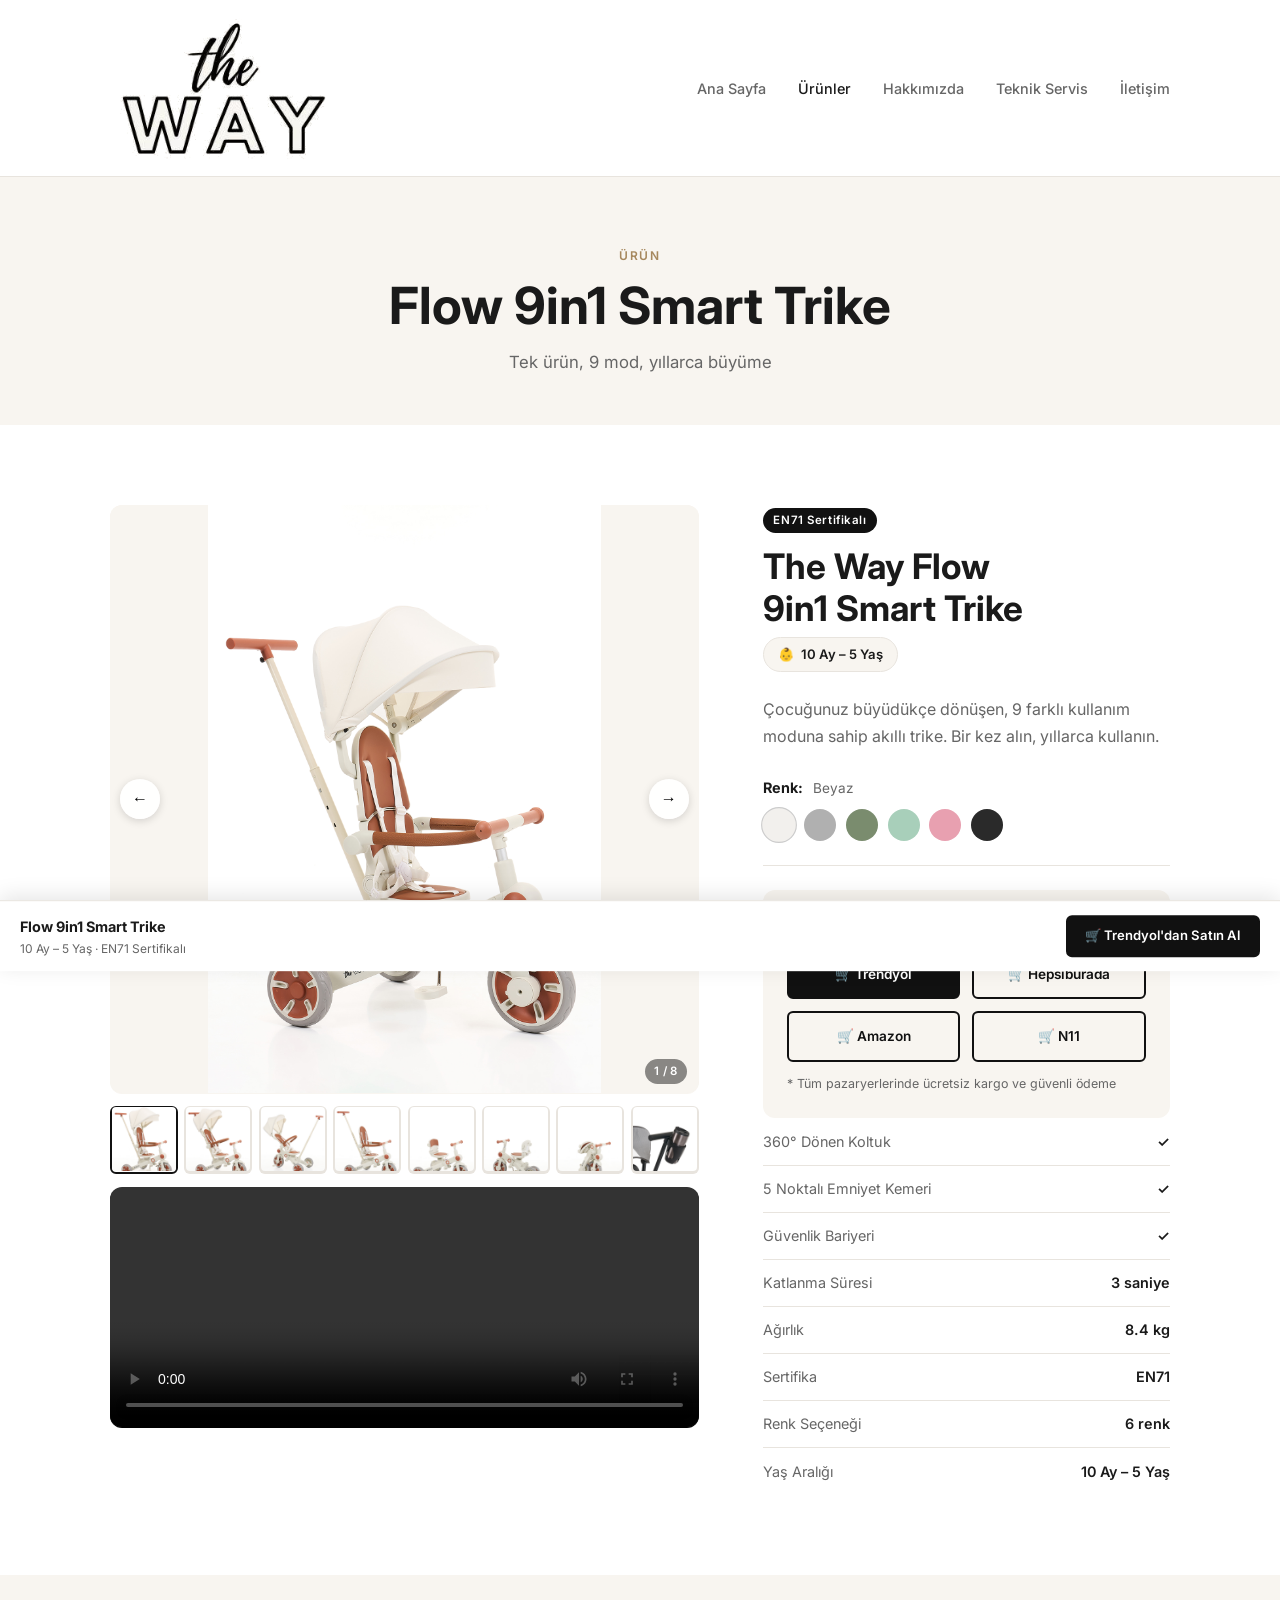
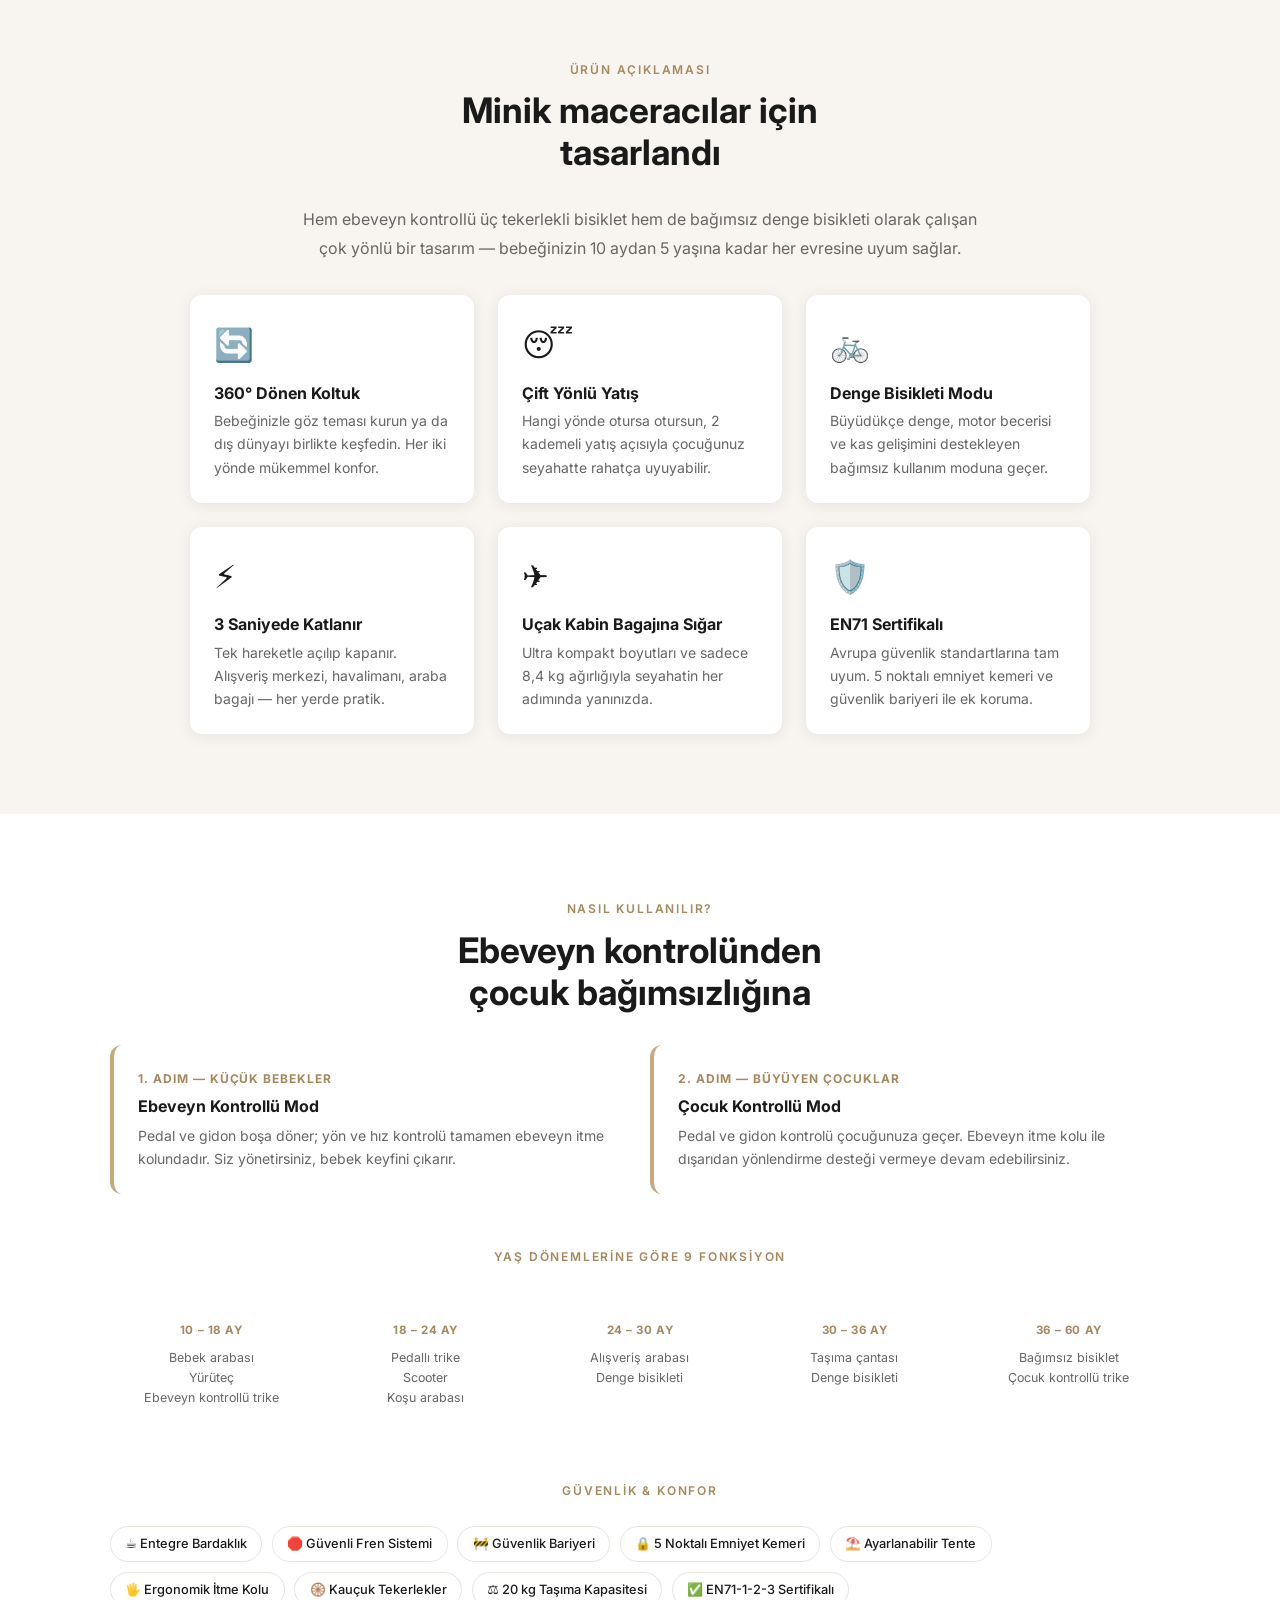
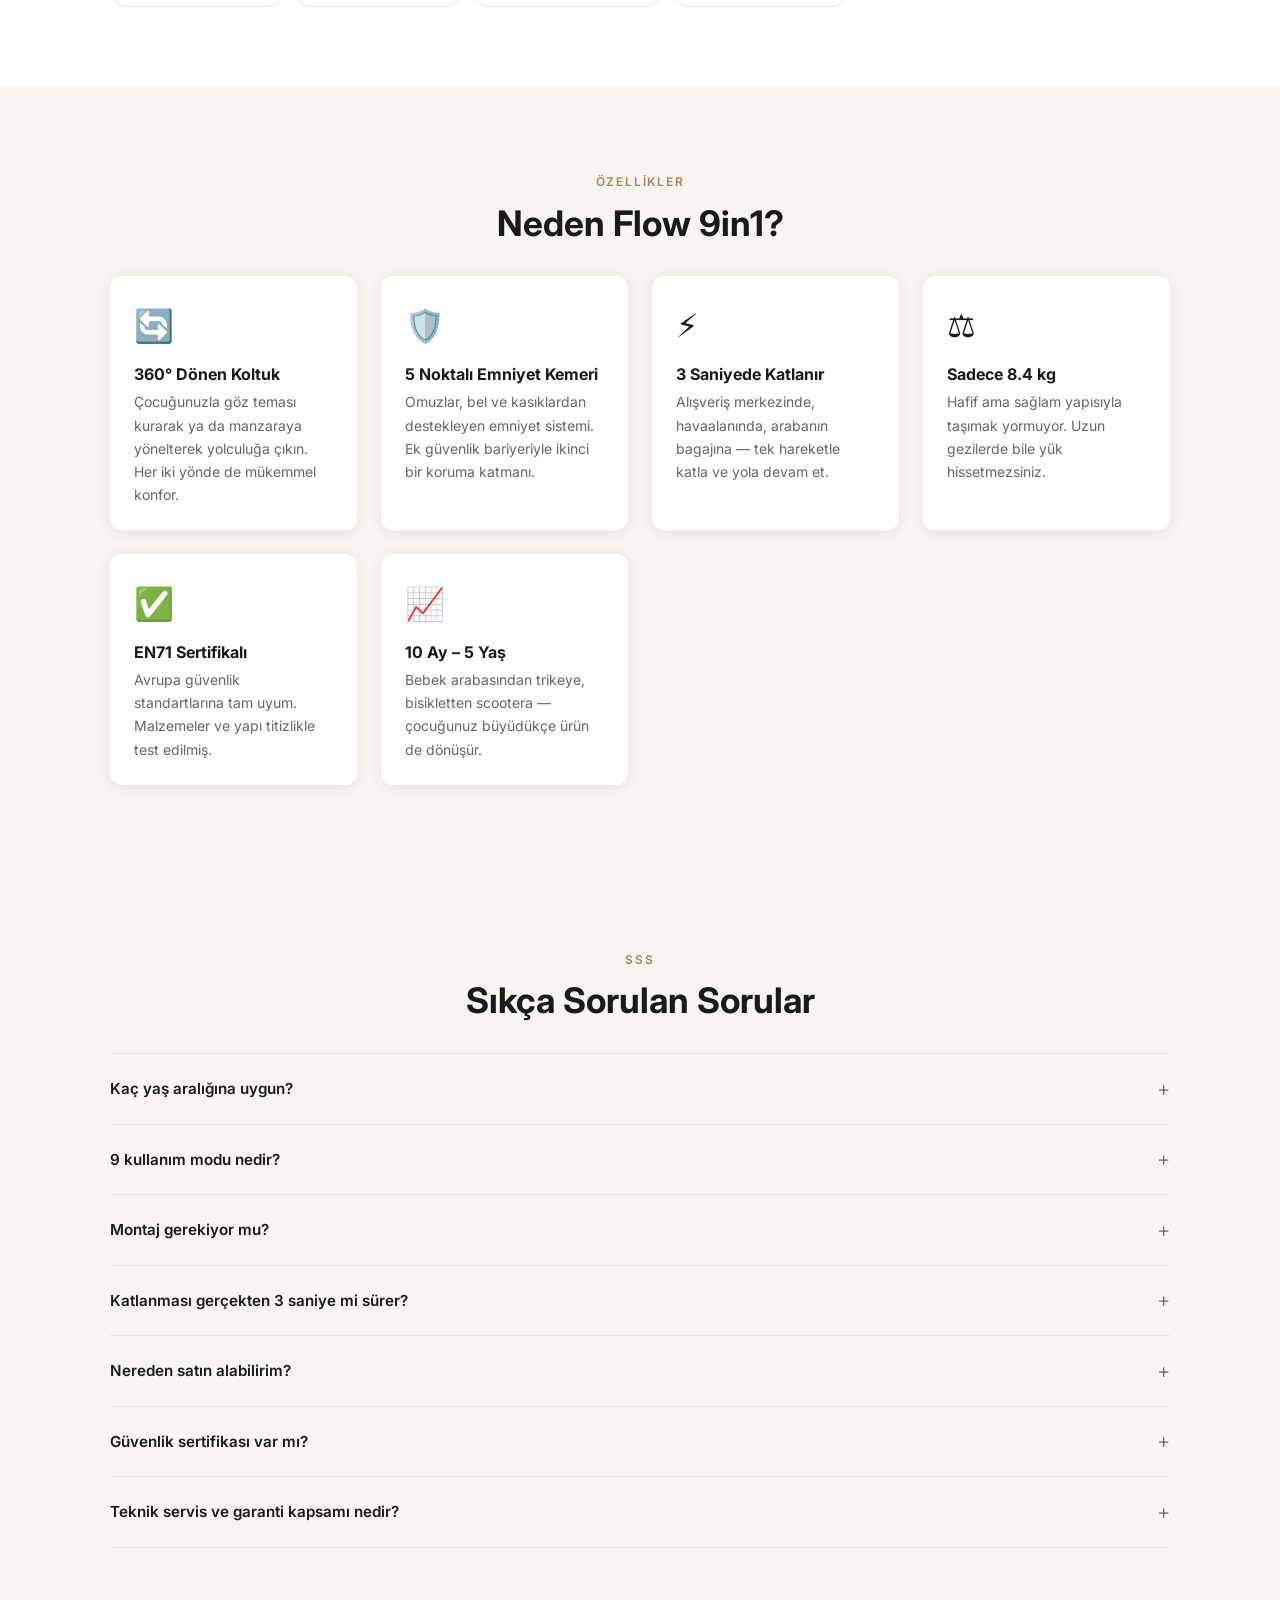
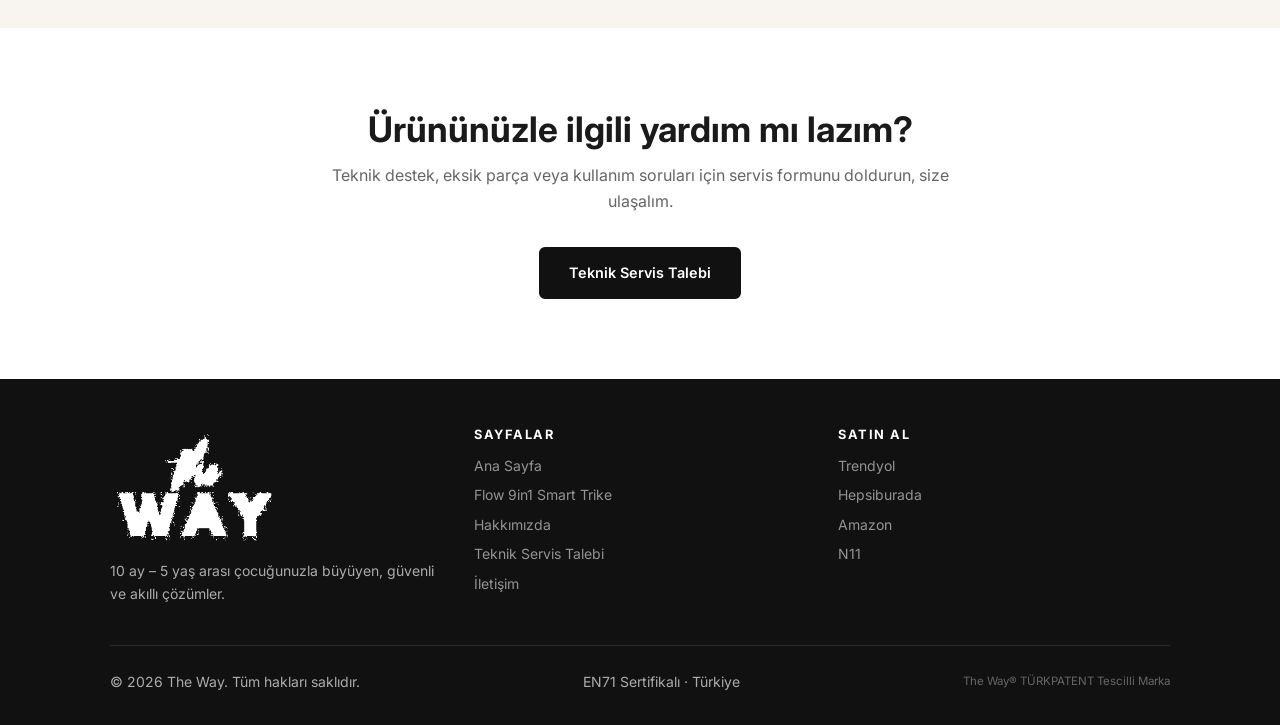
==== commit bf8d81cb: "Add files via upload" ====
--- a/urun-flow-9in1.html
+++ b/urun-flow-9in1.html
@@ -28,6 +28,11 @@
       top: 5rem;
     }
 
+    .product-info {
+      position: sticky;
+      top: 5rem;
+    }
+
     /* Eski galeri stilleri yerini yenisine bıraktı */
     .gallery-main-OLD {
       border-radius: var(--radius);
@@ -85,22 +90,6 @@
       border-top: 1px solid var(--warm-gray);
       margin: 1.5rem 0;
     }
-
-    .desc-highlights {
-      list-style: none;
-      margin-top: 0.9rem;
-    }
-    .desc-highlights li {
-      display: flex;
-      gap: 0.6rem;
-      align-items: flex-start;
-      font-size: 0.85rem;
-      line-height: 1.5;
-      padding: 0.45rem 0;
-      border-bottom: 1px solid var(--warm-gray);
-    }
-    .desc-highlights li:last-child { border: none; }
-    .desc-highlights li > span:first-child { flex-shrink: 0; font-size: 1rem; }
 
     .usage-steps {
       display: grid;
@@ -355,9 +344,10 @@
         border-radius: var(--radius);
         overflow: hidden;
         aspect-ratio: 1;
-        background: var(--warm-gray);
+        background: var(--cream);
         margin-bottom: 0.75rem;
         user-select: none;
+        cursor: zoom-in;
       }
 
       .gallery-slides {
@@ -376,7 +366,8 @@
       .gallery-slide img {
         width: 100%;
         height: 100%;
-        object-fit: cover;
+        object-fit: contain;
+        background: var(--cream);
         display: block;
       }
 
@@ -438,6 +429,55 @@
       }
       .gallery-thumb.active { border-color: var(--black); }
       .gallery-thumb img { width: 100%; height: 100%; object-fit: cover; display: block; }
+
+    /* --- Lightbox --- */
+    #lightbox {
+      position: fixed;
+      inset: 0;
+      background: rgba(0,0,0,0.92);
+      z-index: 2000;
+      display: none;
+      align-items: center;
+      justify-content: center;
+      cursor: zoom-out;
+    }
+    #lightbox.open { display: flex; }
+    #lightbox img {
+      max-width: 92vw;
+      max-height: 92vh;
+      object-fit: contain;
+      border-radius: var(--radius);
+    }
+    #lightbox-close {
+      position: absolute;
+      top: 1rem; right: 1.25rem;
+      background: none;
+      border: none;
+      color: #fff;
+      font-size: 2rem;
+      cursor: pointer;
+      line-height: 1;
+      opacity: 0.8;
+    }
+    #lightbox-close:hover { opacity: 1; }
+    #lightbox-prev, #lightbox-next {
+      position: absolute;
+      top: 50%;
+      transform: translateY(-50%);
+      background: rgba(255,255,255,0.15);
+      border: none;
+      color: #fff;
+      font-size: 1.5rem;
+      width: 48px;
+      height: 48px;
+      border-radius: 50%;
+      cursor: pointer;
+      display: flex;
+      align-items: center;
+      justify-content: center;
+    }
+    #lightbox-prev { left: 1rem; }
+    #lightbox-next { right: 1rem; }
   </style>
 
   <!-- Schema.org: Product -->
@@ -464,6 +504,14 @@
 </head>
 <body>
 
+  <!-- Lightbox -->
+  <div id="lightbox">
+    <button id="lightbox-close" aria-label="Kapat">✕</button>
+    <button id="lightbox-prev" aria-label="Önceki">&#8592;</button>
+    <img id="lightbox-img" src="" alt="Ürün görseli" />
+    <button id="lightbox-next" aria-label="Sonraki">&#8594;</button>
+  </div>
+
   <div id="site-header"></div>
 
   <!-- Sticky Satın Al Çubuğu -->
@@ -544,52 +592,8 @@
             </div>
           </div>
 
+
           <hr class="divider" />
-
-          <!-- Ürün Açıklaması -->
-          <div>
-            <p style="font-size:0.875rem; line-height:1.7; color:var(--text-muted)">
-              Hem ebeveyn kontrollü üç tekerlekli bisiklet hem de bağımsız denge bisikleti
-              olarak çalışan çok yönlü bir tasarım — bebeğinizin 10 aydan 5 yaşına kadar
-              her evresine uyum sağlar.
-            </p>
-            <ul class="desc-highlights">
-              <li>
-                <span>🔄</span>
-                <span><strong>360° Dönen Koltuk</strong> — bebeğinizle göz teması kurun ya da dış dünyayı birlikte keşfedin</span>
-              </li>
-              <li>
-                <span>😴</span>
-                <span><strong>Çift Yönlü Yatış Pozisyonu</strong> — hangi yönde otursa otursun 2 kademeli yatış açısı</span>
-              </li>
-              <li>
-                <span>🚲</span>
-                <span><strong>Denge Bisikleti Modu</strong> — büyüdükçe denge, motor becerisi ve kas gelişimini destekler</span>
-              </li>
-              <li>
-                <span>⚡</span>
-                <span><strong>3 Saniyede Katlanır</strong> — tek hareketle açılıp kapanır</span>
-              </li>
-              <li>
-                <span>✈️</span>
-                <span><strong>Uçak Kabin Bagajına Sığar</strong> — ultra kompakt, sadece 8,4 kg</span>
-              </li>
-            </ul>
-          </div>
-
-          <hr class="divider" />
-
-          <!-- Özellikler özeti -->
-          <ul class="specs-list">
-            <li><span class="spec-label">360° Dönen Koltuk</span><span class="spec-value">✓</span></li>
-            <li><span class="spec-label">5 Noktalı Emniyet Kemeri</span><span class="spec-value">✓</span></li>
-            <li><span class="spec-label">Güvenlik Bariyeri</span><span class="spec-value">✓</span></li>
-            <li><span class="spec-label">Katlanma Süresi</span><span class="spec-value">3 saniye</span></li>
-            <li><span class="spec-label">Ağırlık</span><span class="spec-value">8.4 kg</span></li>
-            <li><span class="spec-label">Sertifika</span><span class="spec-value">EN71</span></li>
-            <li><span class="spec-label">Renk Seçeneği</span><span class="spec-value">6 renk</span></li>
-            <li><span class="spec-label">Yaş Aralığı</span><span class="spec-value">10 Ay – 5 Yaş</span></li>
-          </ul>
 
           <!-- Satın Al -->
           <div class="buy-section">
@@ -612,6 +616,64 @@
               * Tüm pazaryerlerinde ücretsiz kargo ve güvenli ödeme
             </p>
           </div>
+
+          <!-- Özellikler özeti -->
+          <ul class="specs-list">
+            <li><span class="spec-label">360° Dönen Koltuk</span><span class="spec-value">✓</span></li>
+            <li><span class="spec-label">5 Noktalı Emniyet Kemeri</span><span class="spec-value">✓</span></li>
+            <li><span class="spec-label">Güvenlik Bariyeri</span><span class="spec-value">✓</span></li>
+            <li><span class="spec-label">Katlanma Süresi</span><span class="spec-value">3 saniye</span></li>
+            <li><span class="spec-label">Ağırlık</span><span class="spec-value">8.4 kg</span></li>
+            <li><span class="spec-label">Sertifika</span><span class="spec-value">EN71</span></li>
+            <li><span class="spec-label">Renk Seçeneği</span><span class="spec-value">6 renk</span></li>
+            <li><span class="spec-label">Yaş Aralığı</span><span class="spec-value">10 Ay – 5 Yaş</span></li>
+          </ul>
+        </div>
+      </div>
+    </div>
+  </section>
+
+  <!-- Ürün Açıklaması — tam genişlik -->
+  <section class="section section--cream">
+    <div class="container">
+      <div class="text-center mb-4">
+        <span class="section-label">Ürün Açıklaması</span>
+        <h2 style="margin-top:0.5rem">Minik maceracılar için<br/>tasarlandı</h2>
+      </div>
+      <p style="max-width:70ch; margin: 0 auto 2rem; text-align:center; color:var(--text-muted); font-size:1rem; line-height:1.8;">
+        Hem ebeveyn kontrollü üç tekerlekli bisiklet hem de bağımsız denge bisikleti olarak
+        çalışan çok yönlü bir tasarım — bebeğinizin 10 aydan 5 yaşına kadar her evresine uyum sağlar.
+      </p>
+      <div class="features-grid" style="max-width:900px; margin:0 auto;">
+        <div class="feature-item">
+          <span class="feature-icon">🔄</span>
+          <h3>360° Dönen Koltuk</h3>
+          <p>Bebeğinizle göz teması kurun ya da dış dünyayı birlikte keşfedin. Her iki yönde mükemmel konfor.</p>
+        </div>
+        <div class="feature-item">
+          <span class="feature-icon">😴</span>
+          <h3>Çift Yönlü Yatış</h3>
+          <p>Hangi yönde otursa otursun, 2 kademeli yatış açısıyla çocuğunuz seyahatte rahatça uyuyabilir.</p>
+        </div>
+        <div class="feature-item">
+          <span class="feature-icon">🚲</span>
+          <h3>Denge Bisikleti Modu</h3>
+          <p>Büyüdükçe denge, motor becerisi ve kas gelişimini destekleyen bağımsız kullanım moduna geçer.</p>
+        </div>
+        <div class="feature-item">
+          <span class="feature-icon">⚡</span>
+          <h3>3 Saniyede Katlanır</h3>
+          <p>Tek hareketle açılıp kapanır. Alışveriş merkezi, havalimanı, araba bagajı — her yerde pratik.</p>
+        </div>
+        <div class="feature-item">
+          <span class="feature-icon">✈️</span>
+          <h3>Uçak Kabin Bagajına Sığar</h3>
+          <p>Ultra kompakt boyutları ve sadece 8,4 kg ağırlığıyla seyahatin her adımında yanınızda.</p>
+        </div>
+        <div class="feature-item">
+          <span class="feature-icon">🛡️</span>
+          <h3>EN71 Sertifikalı</h3>
+          <p>Avrupa güvenlik standartlarına tam uyum. 5 noktalı emniyet kemeri ve güvenlik bariyeri ile ek koruma.</p>
         </div>
       </div>
     </div>
@@ -911,6 +973,45 @@
 
     buildGallery('beyaz');
 
+    // Lightbox
+    const lightbox = document.getElementById('lightbox');
+    const lightboxImg = document.getElementById('lightbox-img');
+
+    function openLightbox(index) {
+      const folder = currentFolder;
+      lightboxImg.src = `images/${folder}/${index + 1}.jpg`;
+      lightboxImg.alt = `The Way Flow 9in1 Smart Trike — ${folder} — Görsel ${index + 1}`;
+      lightbox.classList.add('open');
+      document.body.style.overflow = 'hidden';
+    }
+
+    function closeLightbox() {
+      lightbox.classList.remove('open');
+      document.body.style.overflow = '';
+    }
+
+    document.getElementById('gallery-wrap').addEventListener('click', (e) => {
+      if (!e.target.closest('.gallery-arrow')) openLightbox(currentIndex);
+    });
+    document.getElementById('lightbox-close').addEventListener('click', closeLightbox);
+    lightbox.addEventListener('click', (e) => { if (e.target === lightbox) closeLightbox(); });
+    document.getElementById('lightbox-prev').addEventListener('click', (e) => {
+      e.stopPropagation();
+      const idx = currentIndex === 0 ? totalImages - 1 : currentIndex - 1;
+      openLightbox(idx); goTo(idx);
+    });
+    document.getElementById('lightbox-next').addEventListener('click', (e) => {
+      e.stopPropagation();
+      const idx = currentIndex === totalImages - 1 ? 0 : currentIndex + 1;
+      openLightbox(idx); goTo(idx);
+    });
+    document.addEventListener('keydown', (e) => {
+      if (!lightbox.classList.contains('open')) return;
+      if (e.key === 'Escape') closeLightbox();
+      if (e.key === 'ArrowLeft') document.getElementById('lightbox-prev').click();
+      if (e.key === 'ArrowRight') document.getElementById('lightbox-next').click();
+    });
+
     // Sticky satın al çubuğu
     const stickyBar = document.getElementById('sticky-buy-bar');
     const buySection = document.querySelector('.buy-section');
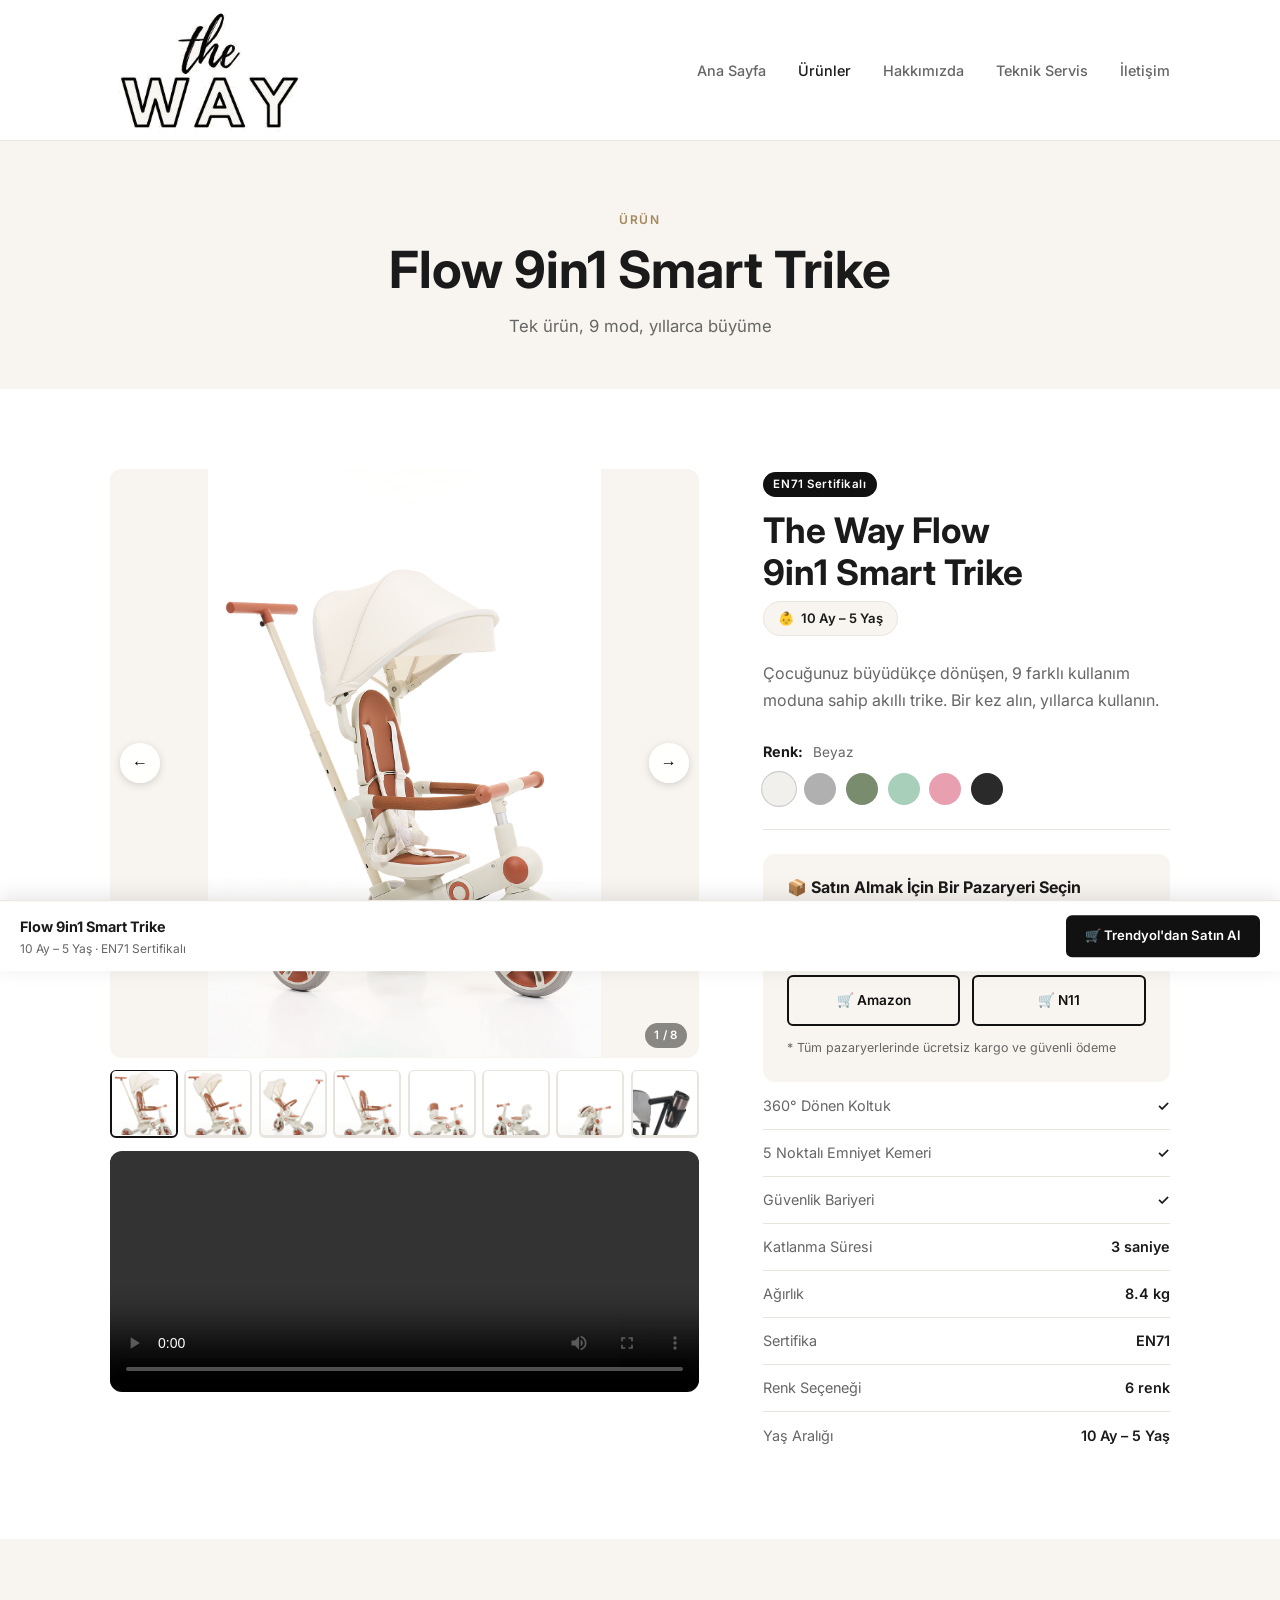
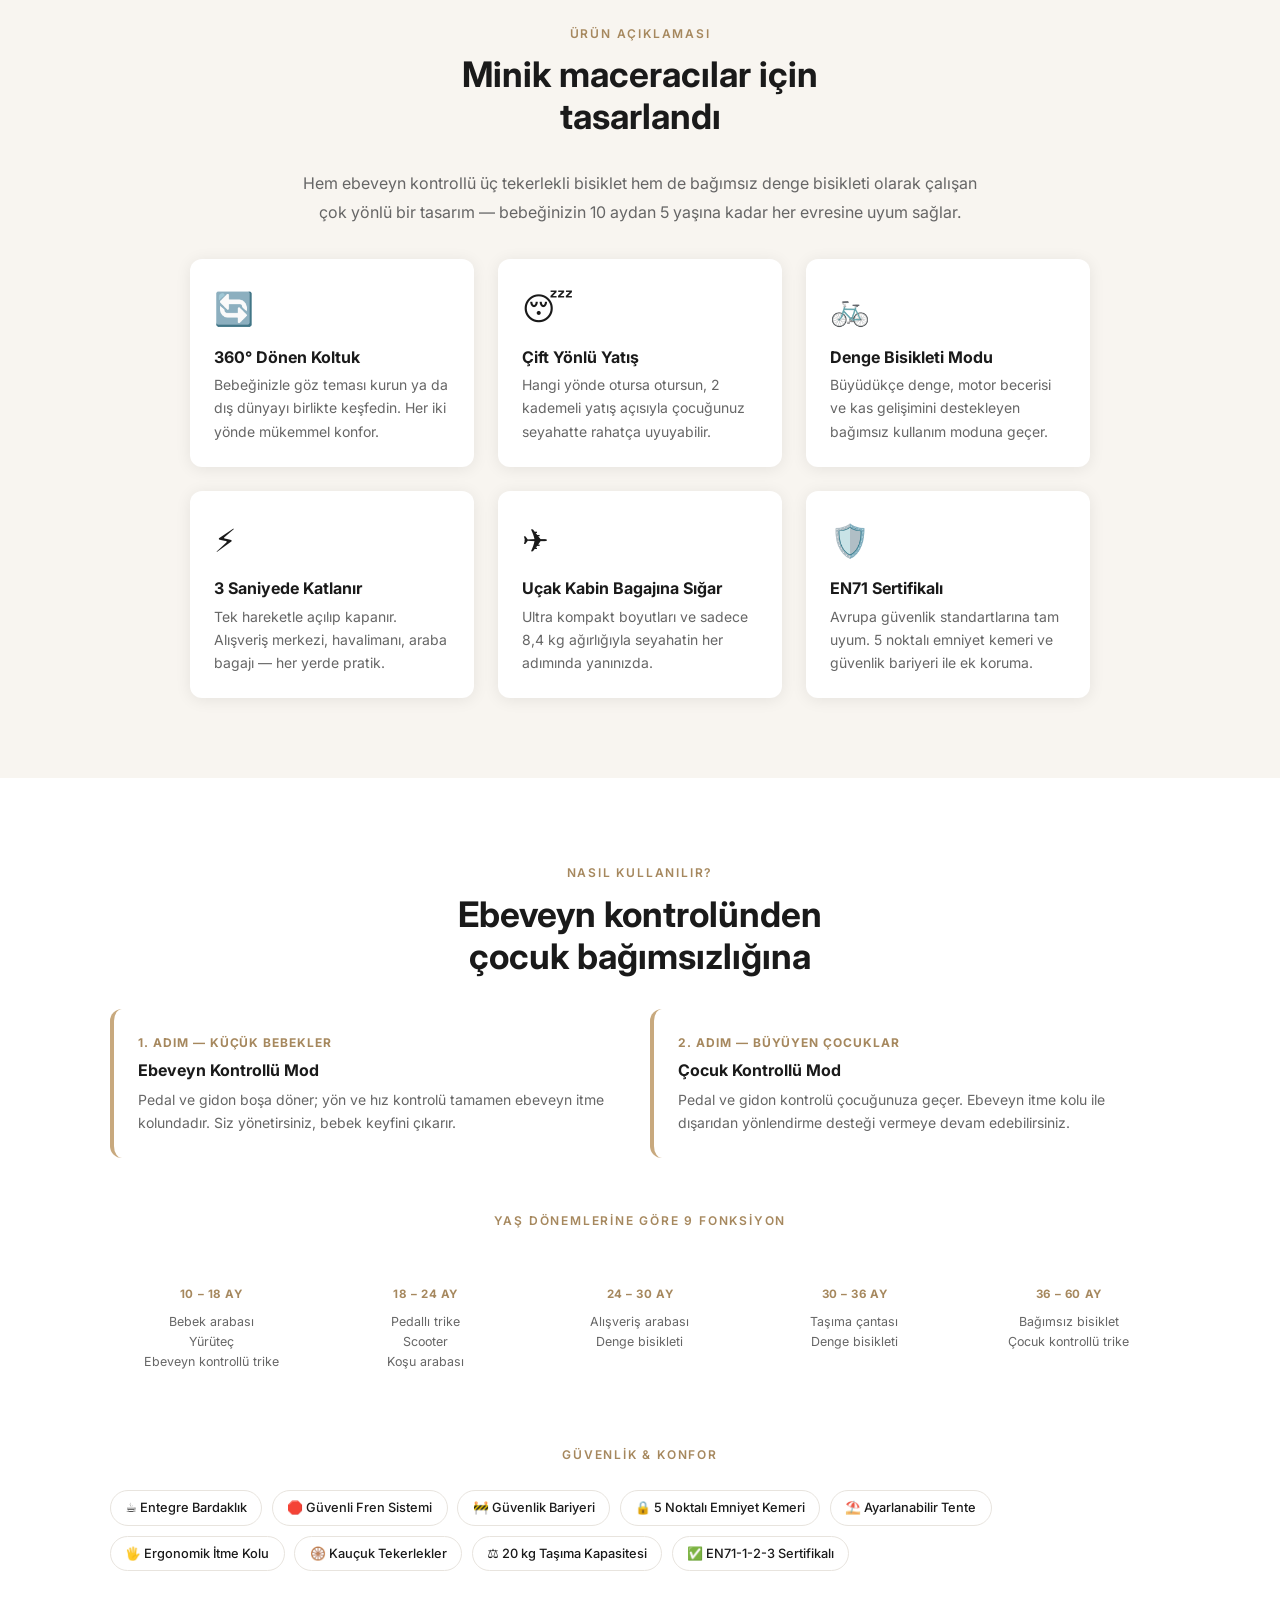
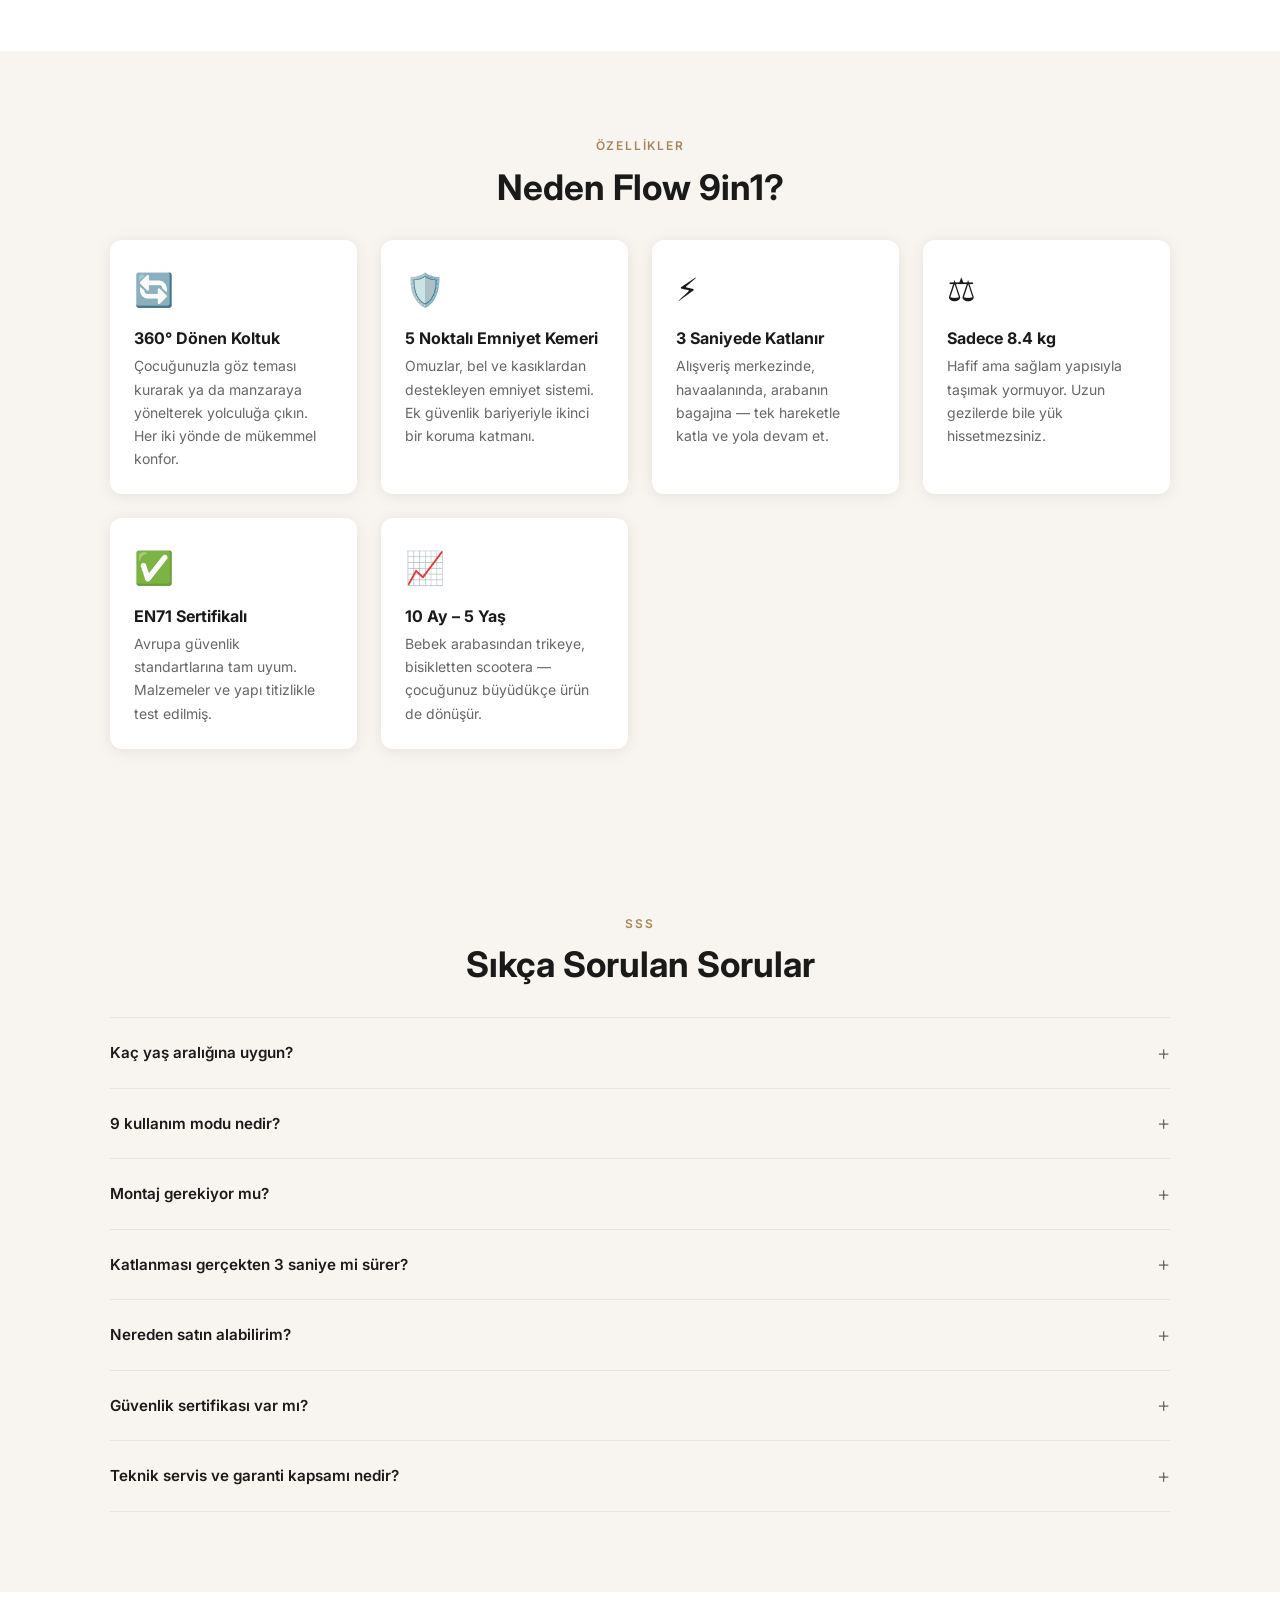
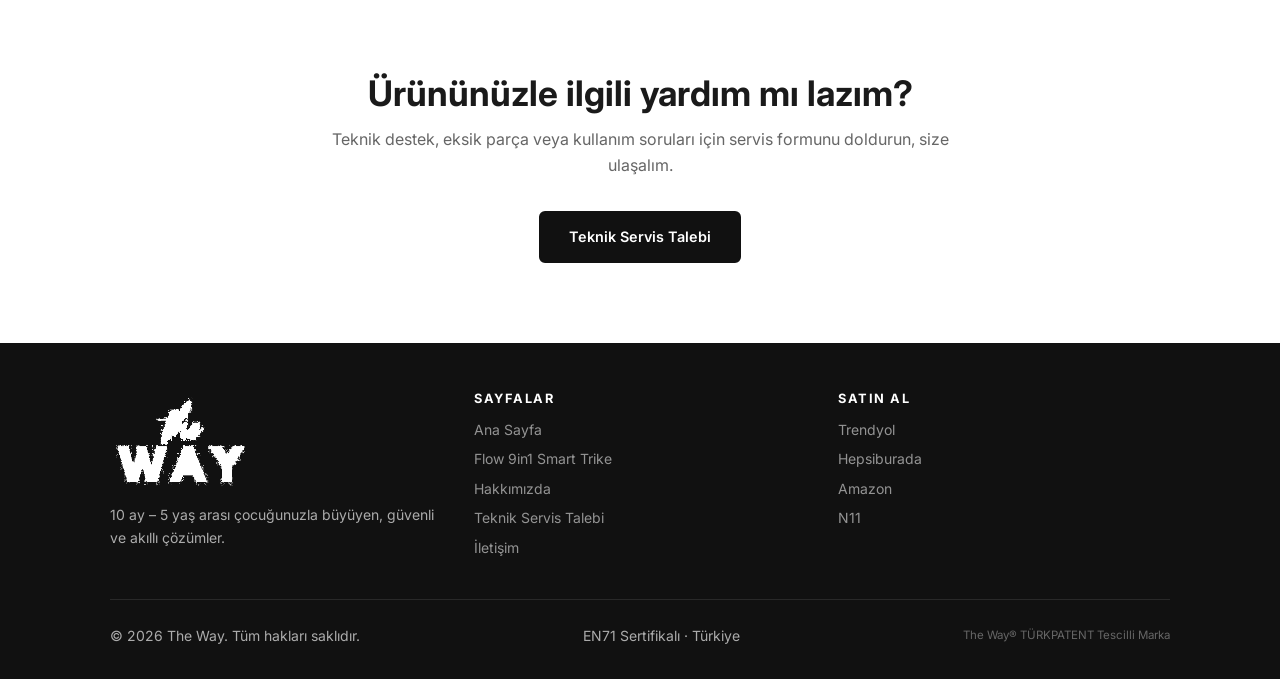
==== commit 0b81f8b3: "Add files via upload" ====
--- a/urun-flow-9in1.html
+++ b/urun-flow-9in1.html
@@ -19,8 +19,10 @@
       align-items: start;
     }
 
-    @media (max-width: 768px) {
-      .product-layout { grid-template-columns: 1fr; gap: 2rem; }
+    @media (max-width: 900px) {
+      .product-layout { grid-template-columns: 1fr; gap: 1.5rem; }
+      .product-gallery { position: relative; top: auto; }
+      .product-info { position: relative; top: auto; }
     }
 
     .product-gallery {
@@ -97,7 +99,7 @@
       gap: 1.25rem;
       margin-top: 1.5rem;
     }
-    @media (max-width: 640px) { .usage-steps { grid-template-columns: 1fr; } }
+    @media (max-width: 900px) { .usage-steps { grid-template-columns: 1fr; } }
     .usage-step {
       background: var(--white);
       border-radius: var(--radius);
@@ -122,7 +124,7 @@
       gap: 0.75rem;
       text-align: center;
     }
-    @media (max-width: 768px) { .age-funcs { grid-template-columns: repeat(3, 1fr); } }
+    @media (max-width: 900px) { .age-funcs { grid-template-columns: repeat(3, 1fr); } }
     @media (max-width: 480px) { .age-funcs { grid-template-columns: repeat(2, 1fr); } }
     .age-func {
       background: var(--white);
@@ -205,6 +207,14 @@
     }
     @media (max-width: 480px) {
       .sticky-buy-bar .sticky-name { font-size: 0.82rem; }
+      .sticky-buy-bar .btn { font-size: 0.78rem; padding: 0.6rem 0.9rem; }
+      .gallery-thumb { width: 60px; height: 60px; }
+    }
+    @media (max-width: 900px) {
+      .buy-section { padding: 1.25rem; }
+      .marketplace-btns { grid-template-columns: 1fr; }
+      .gallery-wrap { aspect-ratio: 4/3; }
+      .page-hero { padding: 2rem 0 1.5rem; }
     }
 
     /* --- Timeline --- */
--- a/css/style.css
+++ b/css/style.css
@@ -99,19 +99,23 @@
 }
 
 .logo-img {
-  height: 160px;
+  height: 140px;
   width: auto;
   display: block;
 }
 
 .logo-img--footer {
-  height: 120px;
+  height: 100px;
   filter: brightness(0) invert(1);
 }
 
 @media (max-width: 768px) {
-  .logo-img { height: 110px; }
-  .logo-img--footer { height: 90px; }
+  .logo-img { height: 72px; }
+  .logo-img--footer { height: 64px; }
+  .section { padding: 2.5rem 0; }
+  .page-hero { padding: 1.75rem 0 1.25rem; }
+  .trust-bar { gap: 1rem; padding: 1rem 0; }
+  .features-grid { grid-template-columns: 1fr 1fr; gap: 1rem; }
 }
 
 /* --- Header / Nav --- */
@@ -121,7 +125,7 @@
   z-index: 100;
   background: var(--white);
   border-bottom: 1px solid var(--warm-gray);
-  padding: 0.5rem 0;
+  padding: 0;
 }
 
 .site-header .container {
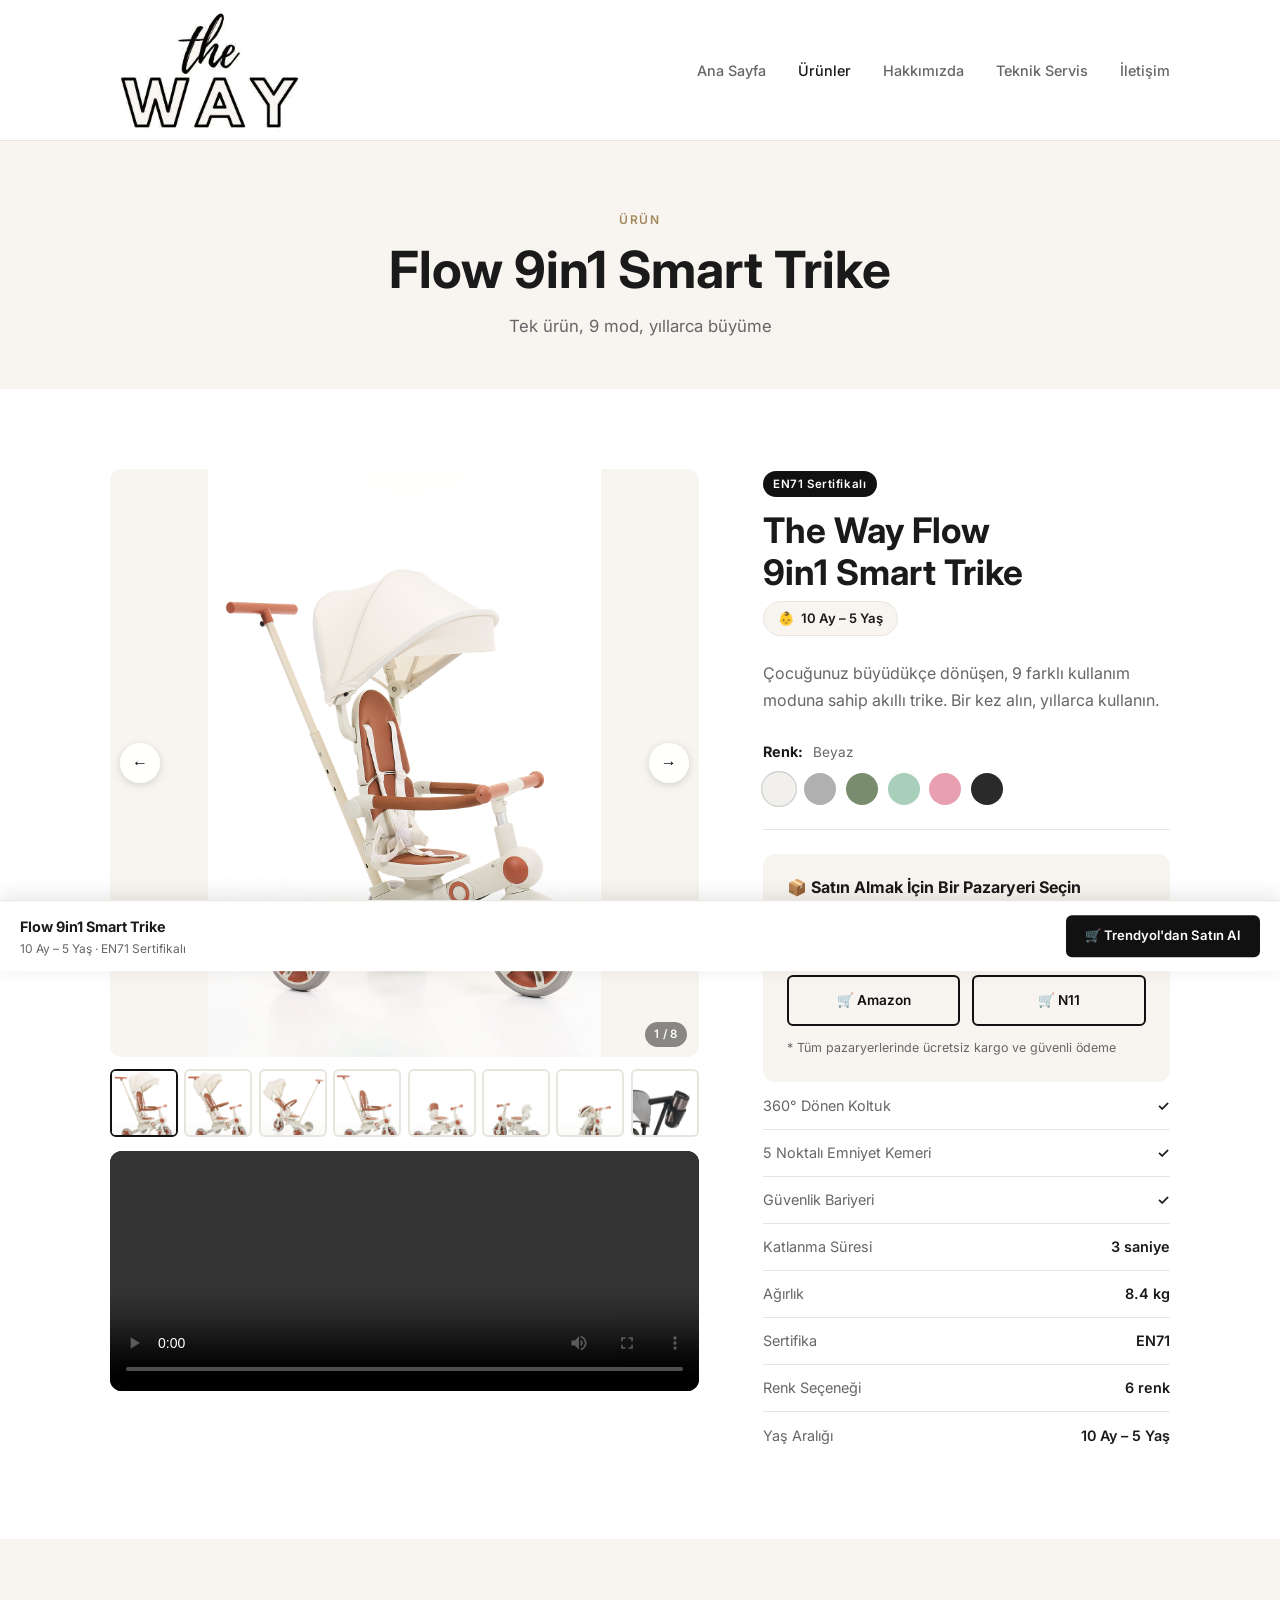
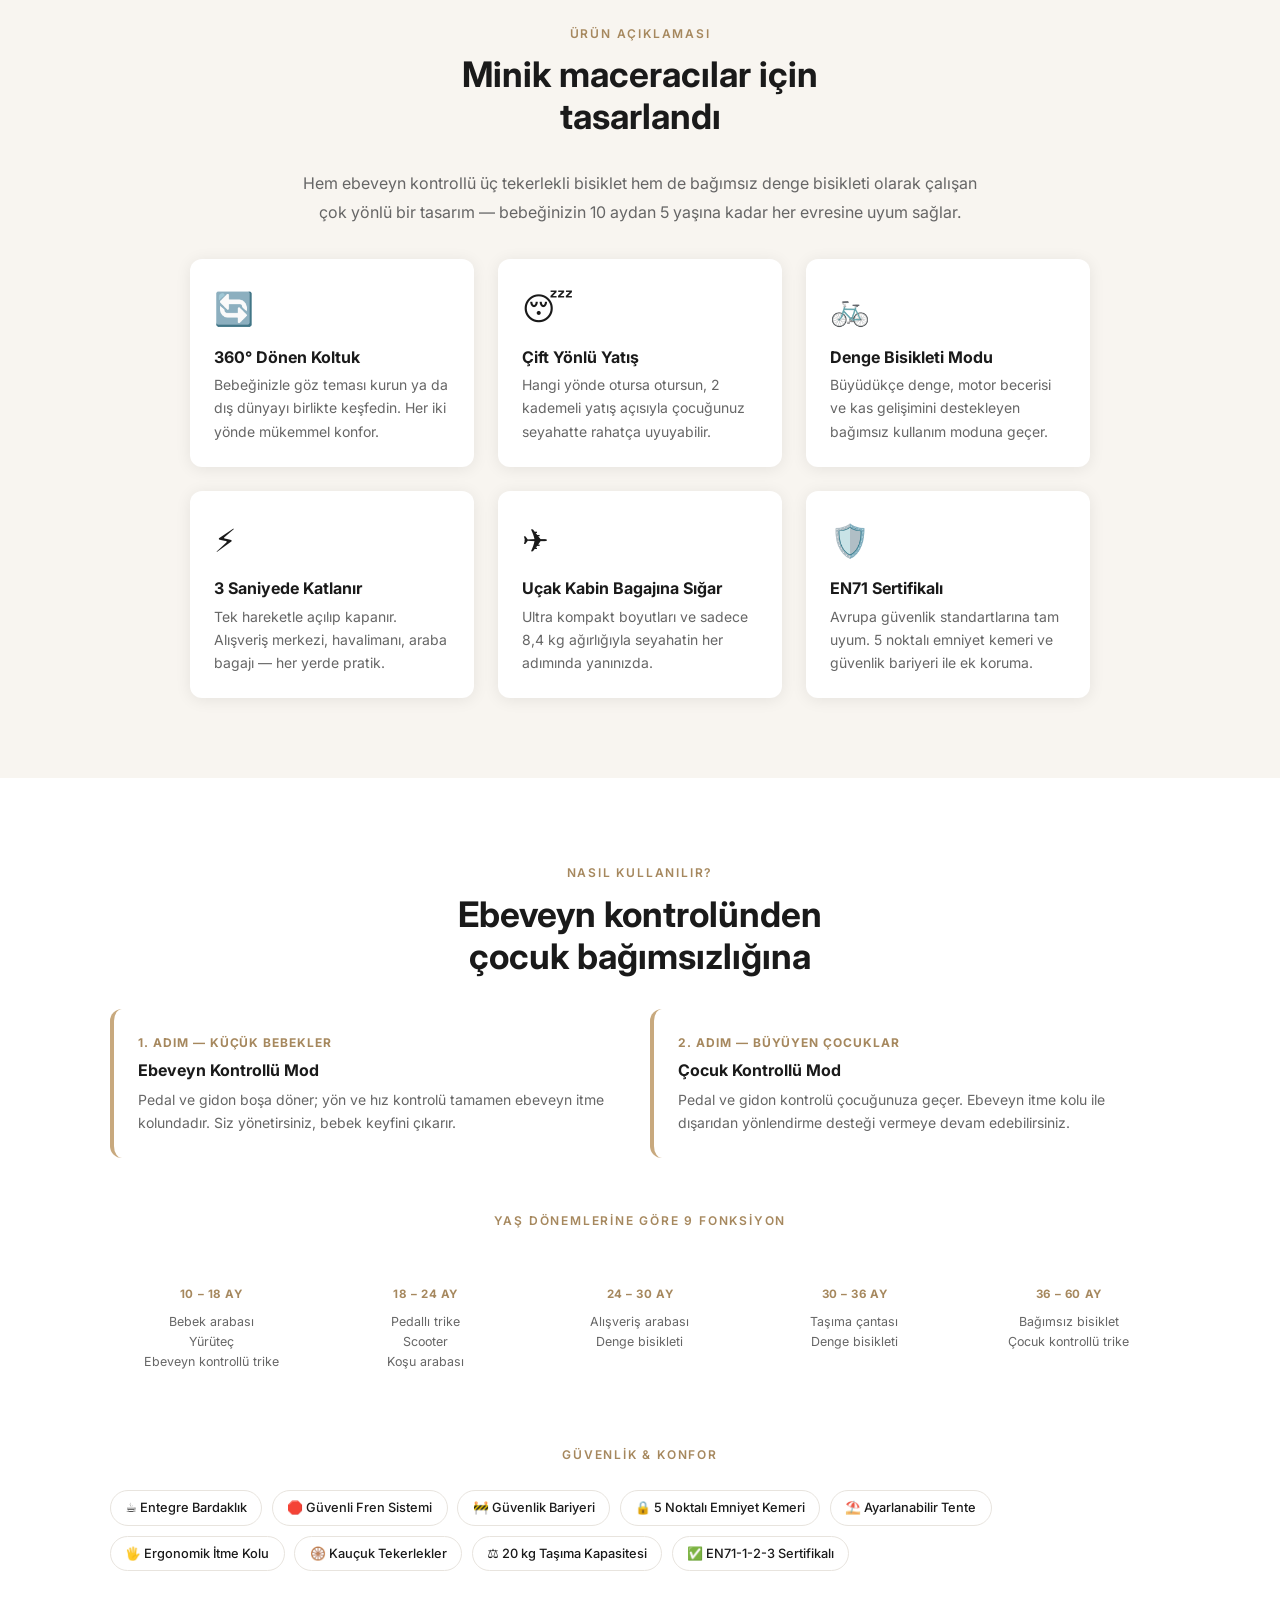
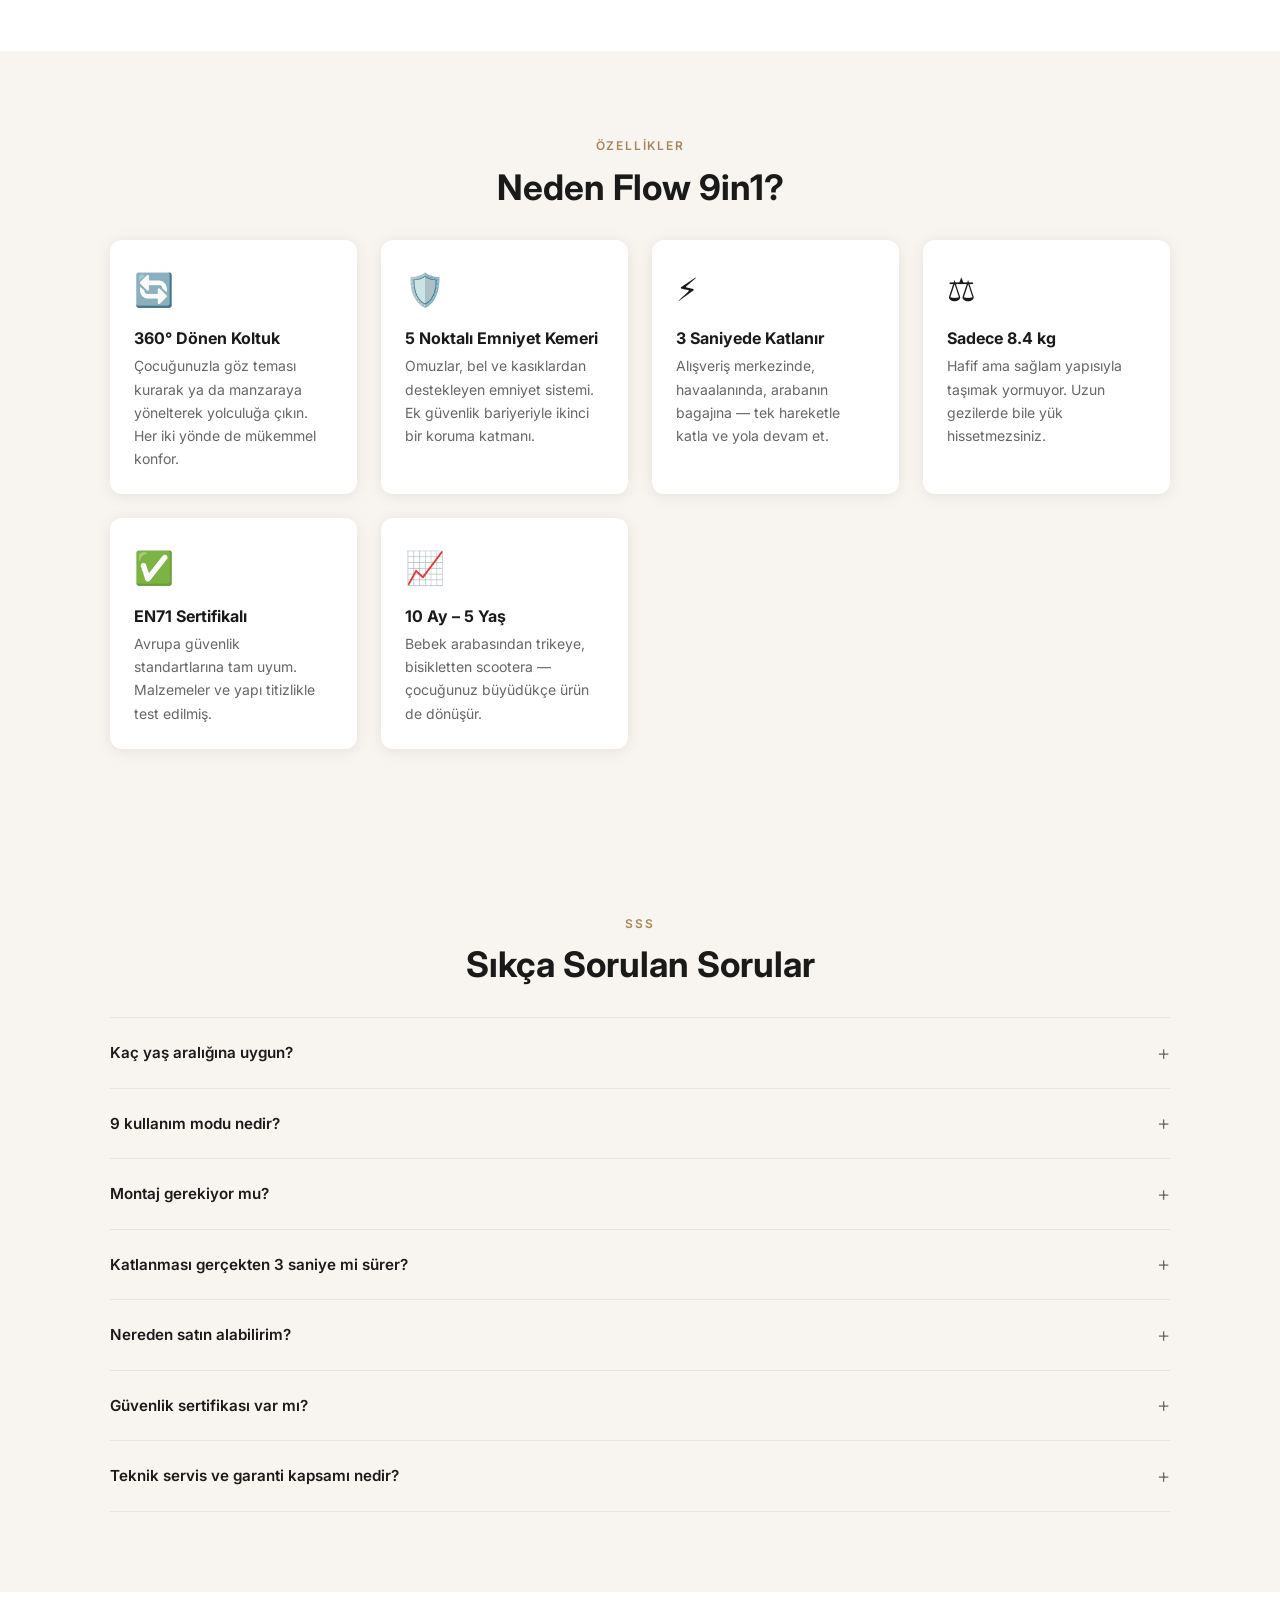
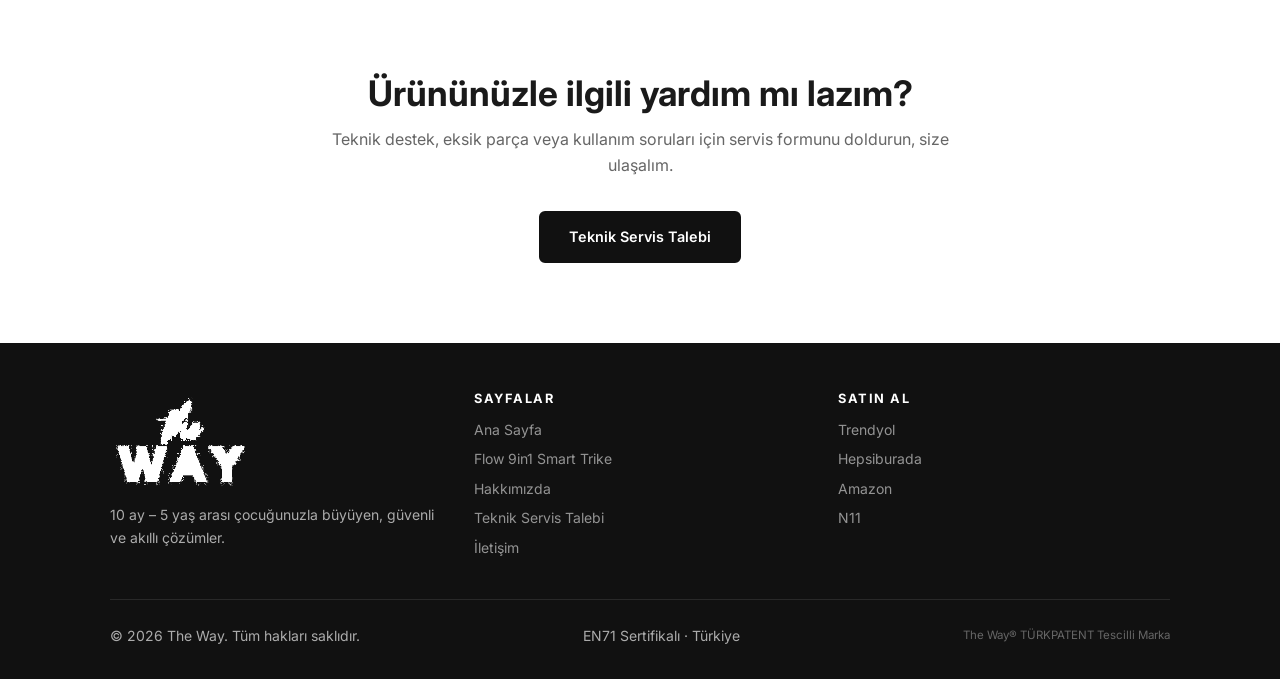
==== commit c1acf58c: "Add files via upload" ====
--- a/urun-flow-9in1.html
+++ b/urun-flow-9in1.html
@@ -21,8 +21,6 @@
 
     @media (max-width: 900px) {
       .product-layout { grid-template-columns: 1fr; gap: 1.5rem; }
-      .product-gallery { position: relative; top: auto; }
-      .product-info { position: relative; top: auto; }
     }
 
     .product-gallery {
@@ -33,6 +31,12 @@
     .product-info {
       position: sticky;
       top: 5rem;
+    }
+
+    /* Mobilde sticky'yi kapat — bu blok sticky kurallarından SONRA geldiği için override eder */
+    @media (max-width: 900px) {
+      .product-gallery { position: relative !important; top: auto !important; }
+      .product-info { position: relative !important; top: auto !important; }
     }
 
     /* Eski galeri stilleri yerini yenisine bıraktı */
--- a/css/style.css
+++ b/css/style.css
@@ -115,7 +115,6 @@
   .section { padding: 2.5rem 0; }
   .page-hero { padding: 1.75rem 0 1.25rem; }
   .trust-bar { gap: 1rem; padding: 1rem 0; }
-  .features-grid { grid-template-columns: 1fr 1fr; gap: 1rem; }
 }
 
 /* --- Header / Nav --- */
